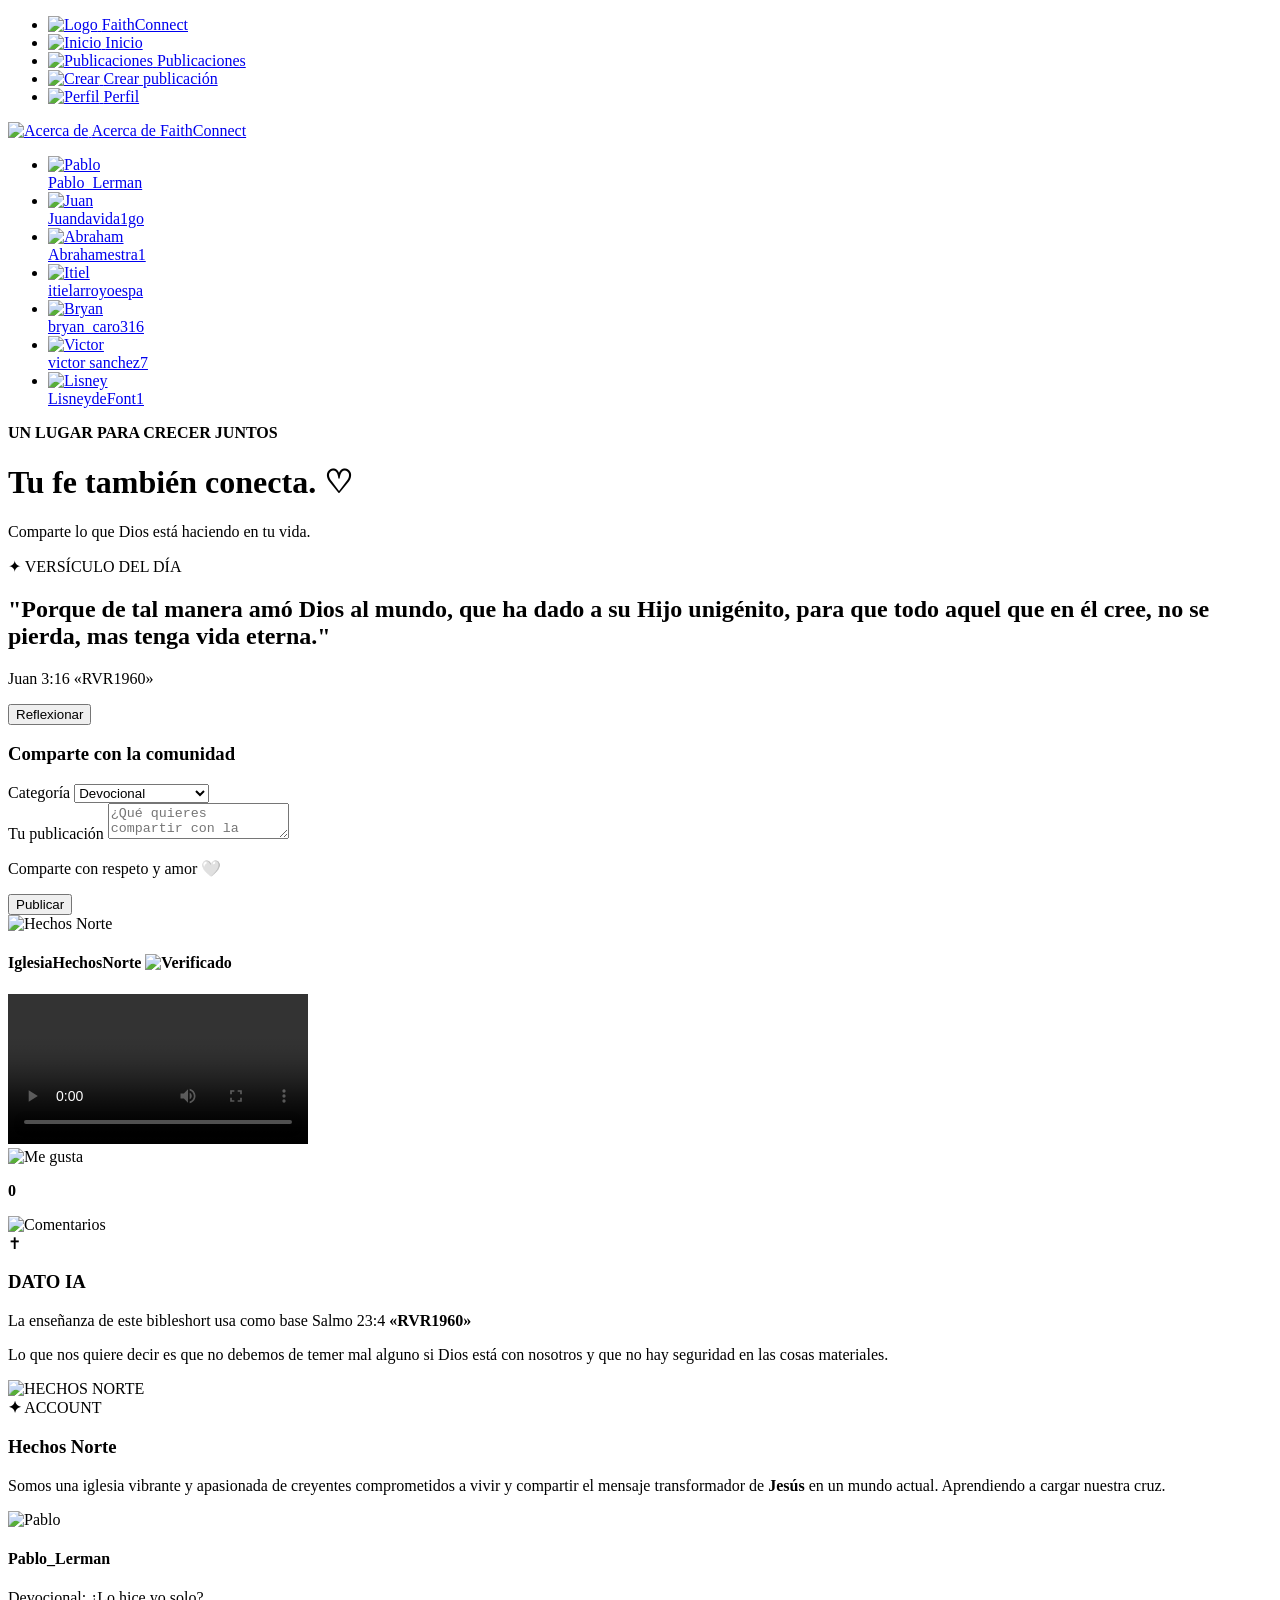
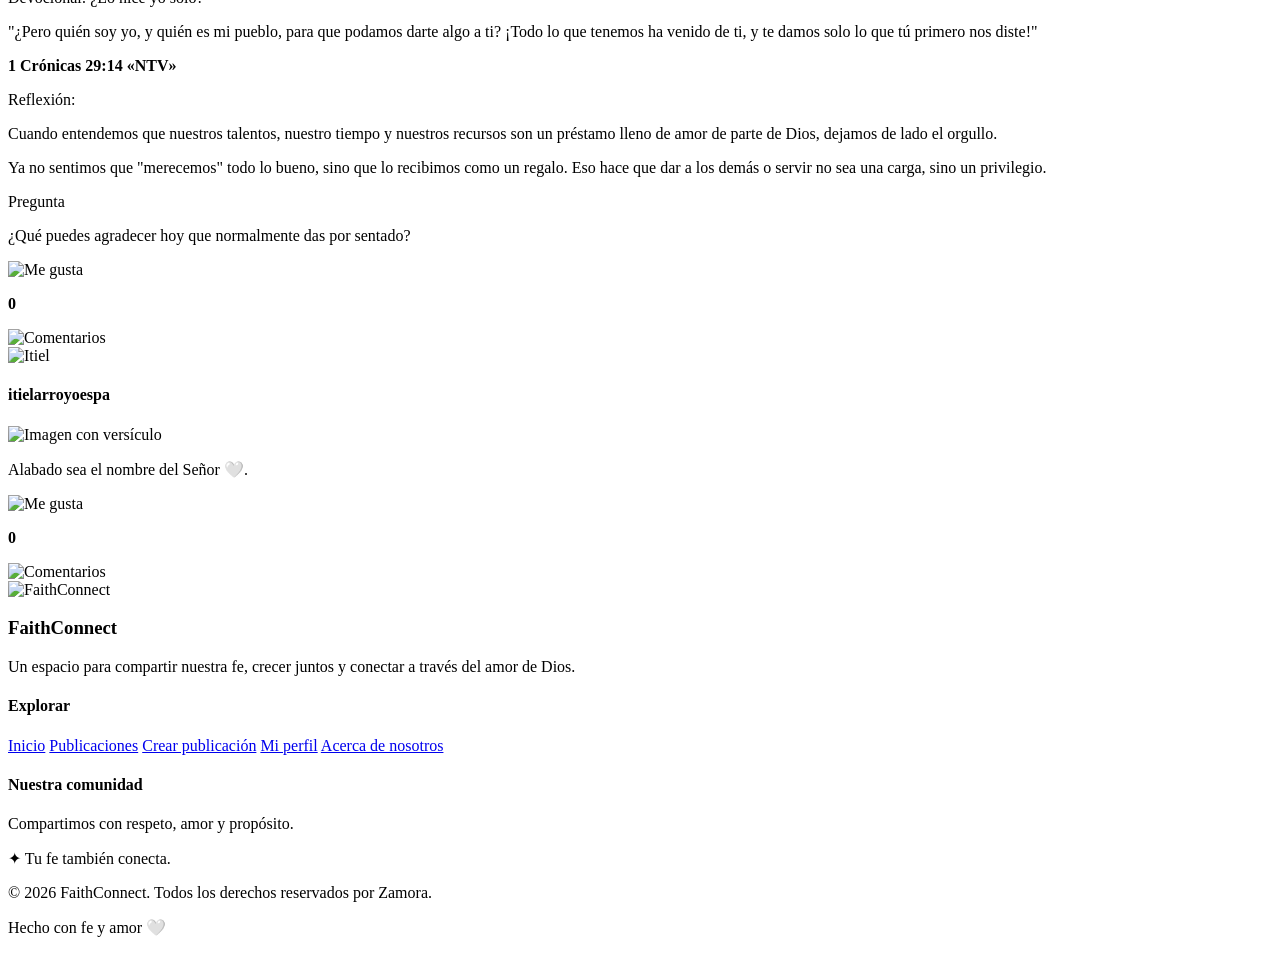
==== index.html @ b78d75ed "Añadimos el HTML de la página principal" ====
<!DOCTYPE html>
<html lang="es">
<head>
    <meta charset="UTF-8">
    <meta name="viewport" content="width=device-width, initial-scale=0">
    <title>FaithConnect</title>
    <link rel="stylesheet" href="activos/css/styles.css">
</head>
<body>

    <!-- MENU LATERAL -->

    <aside class="menu">
        <nav>
            <ul>
                <li class="logo">
                    <a href="#">
                        <img src="activos/img/logo.png" alt="Logo">
                        <span>FaithConnect</span>
                    </a>
                </li>

                <li>
                    <a href="#inicio">
                        <img src="activos/img/inicio.png" alt="Inicio">
                        <span>Inicio</span>
                    </a>
                </li>

                <li>
                    <a href="#publicaciones">
                        <img src="activos/img/publicaciones.png" alt="Publicaciones">
                        <span>Publicaciones</span>
                    </a>
                </li>

                <li>
                    <a href="páginas/crear.html">
                        <img src="activos/img/crear.png" alt="Crear">
                        <span>Crear publicación</span>
                    </a>
                </li>

                <li>
                    <a href="páginas/perfil.html">
                        <img src="activos/img/perfil.png" alt="Perfil">
                        <span>Perfil</span>
                    </a>
                </li>
            </ul>

            <div class="menu-abajo">
                <a href="páginas/acerca.html">
                    <img src="activos/img/acerca-de.png" alt="Acerca de">
                    <span>Acerca de FaithConnect</span>
                </a>
            </div>
        </nav>
    </aside>


    <!-- CONTENIDO PRINCIPAL -->

    <div class="contenido">

        <!-- HISTORIAS -->

        <section class="historias">
            <ul>

                <li>
                    <a href="#avatar1">
                        <div class="circulo">
                            <img src="activos/img/avatar1.png" alt="Pablo">
                        </div>
                        <span>Pablo_Lerman</span>
                    </a>
                </li>

                <li>
                    <a href="#avatar2">
                        <div class="circulo">
                            <img src="activos/img/avatar2.png" alt="Juan">
                        </div>
                        <span>Juandavida1go</span>
                    </a>
                </li>

                <li>
                    <a href="#avatar3">
                        <div class="circulo">
                            <img src="activos/img/avatar3.png" alt="Abraham">
                        </div>
                        <span>Abrahamestra1</span>
                    </a>
                </li>

                <li>
                    <a href="#avatar4">
                        <div class="circulo">
                            <img src="activos/img/avatar4.png" alt="Itiel">
                        </div>
                        <span>itielarroyoespa</span>
                    </a>
                </li>

                <li>
                    <a href="#avatar5">
                        <div class="circulo">
                            <img src="activos/img/avatar5.png" alt="Bryan">
                        </div>
                        <span>bryan_caro316</span>
                    </a>
                </li>

                <li>
                    <a href="#avatar6">
                        <div class="circulo">
                            <img src="activos/img/avatar6.png" alt="Victor">
                        </div>
                        <span>victor sanchez7</span>
                    </a>
                </li>

                <li>
                    <a href="#avatar7">
                        <div class="circulo">
                            <img src="activos/img/avatar7.png" alt="Lisney">
                        </div>
                        <span>LisneydeFont1</span>
                    </a>
                </li>

            </ul>
        </section>


        <!-- INICIO -->

        <main id="inicio">
            <p class="subtitulo">
                <strong>UN LUGAR PARA CRECER JUNTOS</strong>
            </p>

            <h1>Tu fe también conecta. ♡</h1>

            <p class="descripcion">
                Comparte lo que Dios está haciendo en tu vida.
            </p>
        </main>


        <!-- VERSICULO -->

        <section class="versiculo">
            <p>✦ VERSÍCULO DEL DÍA</p>

            <h2>
                "Porque de tal manera amó Dios al mundo,
                que ha dado a su Hijo unigénito, para que
                todo aquel que en él cree, no se pierda,
                mas tenga vida eterna."
            </h2>

            <p class="cita">Juan 3:16 «RVR1960»</p>

            <button class="reflexionar">Reflexionar</button>
        </section>


        <!-- CREAR PUBLICACION -->

        <section class="comunidad" id="crear">

            <h3>Comparte con la comunidad</h3>

            <form>

                <div class="campos">

                    <div class="categoria">
                        <label for="categoria">Categoría</label>

                        <select name="categoria" id="categoria" required>
                            <option value="devocional">Devocional</option>
                            <option value="opinion">Opinión</option>
                            <option value="duda">Duda</option>
                            <option value="inspirador">Mensaje inspirador</option>
                        </select>
                    </div>

                    <div class="mensaje">
                        <label for="mensaje">Tu publicación</label>

                        <textarea
                            id="mensaje"
                            name="publicacion"
                            placeholder="¿Qué quieres compartir con la comunidad?"
                            required
                        ></textarea>
                    </div>

                </div>

                <div class="publicar">
                    <p>Comparte con respeto y amor 🤍</p>
                    <button type="submit">Publicar</button>
                </div>

            </form>
        </section>


        <!-- PUBLICACIONES -->

        <section id="publicaciones" class="publicaciones">

            <!-- PUBLICACION 1 -->

            <div class="fila-post">

                <article class="post">

                    <div class="usuario">
                        <img
                            src="activos/img/Hechos-norte.png"
                            class="foto-usuario"
                            alt="Hechos Norte"
                        >

                        <h4>
                            IglesiaHechosNorte
                            <img
                                src="activos/img/Verificación.png"
                                class="verificado"
                                alt="Verificado"
                            >
                        </h4>
                    </div>

                    <video class="video" controls>
                        <source
                            src="activos/videos/Short1.mp4"
                            type="video/mp4"
                        >
                    </video>

                    <div class="acciones">
                        <img src="activos/img/Corazón.png" alt="Me gusta">
                        <p><strong>0</strong></p>
                        <img src="activos/img/comentarios.png" alt="Comentarios">
                    </div>

                </article>


                <!-- INFORMACION DERECHA -->

                <div class="info">

                    <div class="info-ia">
                        <div class="cruz">✝</div>

                        <h3>DATO IA</h3>

                        <p>
                            La enseñanza de este bibleshort usa
                            como base Salmo 23:4
                            <strong>«RVR1960»</strong>
                        </p>

                        <p>
                            Lo que nos quiere decir es que no
                            debemos de temer mal alguno si Dios
                            está con nosotros y que no hay
                            seguridad en las cosas materiales.
                        </p>
                    </div>

                    <div class="info-logo">
                        <img
                            src="activos/img/Hechos-norte-row.png"
                            alt="HECHOS NORTE"
                        >
                    </div>

                    <div class="info-cuenta">

                        <div class="estrella">
                            <strong>✦</strong>
                            <span>ACCOUNT</span>
                        </div>

                        <h3>Hechos Norte</h3>

                        <p>
                            Somos una iglesia vibrante y apasionada
                            de creyentes comprometidos a vivir y
                            compartir el mensaje transformador de
                            <strong>Jesús</strong> en un mundo actual.
                            Aprendiendo a cargar nuestra cruz.
                        </p>

                    </div>

                </div>

            </div>


            <!-- PUBLICACION 2 -->

            <div class="fila-post">

                <article class="post post-texto">

                    <div class="usuario">
                        <img
                            src="activos/img/avatar1.jpg"
                            class="foto-usuario"
                            alt="Pablo"
                        >

                        <h4>Pablo_Lerman</h4>
                    </div>

                    <span class="etiqueta">
                        Devocional: ¿Lo hice yo solo?
                    </span>

                    <div class="texto">
                        <p>
                            "¿Pero quién soy yo, y quién es mi pueblo,
                            para que podamos darte algo a ti?
                            ¡Todo lo que tenemos ha venido de ti,
                            y te damos solo lo que tú primero nos diste!"
                        </p>

                        <p>
                            <strong>1 Crónicas 29:14 «NTV»</strong>
                        </p>
                    </div>

                    <span class="etiqueta">Reflexión:</span>

                    <div class="texto">
                        <p>
                            Cuando entendemos que nuestros talentos,
                            nuestro tiempo y nuestros recursos son
                            un préstamo lleno de amor de parte de Dios,
                            dejamos de lado el orgullo.
                        </p>

                        <p>
                            Ya no sentimos que "merecemos" todo lo bueno,
                            sino que lo recibimos como un regalo.
                            Eso hace que dar a los demás o servir
                            no sea una carga, sino un privilegio.
                        </p>
                    </div>

                    <span class="etiqueta">Pregunta</span>

                    <div class="texto">
                        <p>
                            ¿Qué puedes agradecer hoy que
                            normalmente das por sentado?
                        </p>
                    </div>

                    <div class="acciones">
                        <img src="activos/img/Corazón.png" alt="Me gusta">
                        <p><strong>0</strong></p>
                        <img src="activos/img/comentarios.png" alt="Comentarios">
                    </div>

                </article>

            </div>


            <!-- PUBLICACION 3 -->

            <div class="fila-post">

                <article class="post">

                    <div class="usuario">
                        <img
                            src="activos/img/avatar4.jpg"
                            class="foto-usuario"
                            alt="Itiel"
                        >

                        <h4>itielarroyoespa</h4>
                    </div>

                    <img
                        src="activos/img/versiculo.jpeg"
                        class="imagen-post"
                        alt="Imagen con versículo"
                    >

                    <p class="comentario">
                        Alabado sea el nombre del Señor 🤍.
                    </p>

                    <div class="acciones">
                        <img src="activos/img/Corazón.png" alt="Me gusta">
                        <p><strong>0</strong></p>
                        <img src="activos/img/comentarios.png" alt="Comentarios">
                    </div>

                </article>

            </div>

        </section>

    </div>

    <!-- FOOTER -->

    <footer class="footer">

        <div class="footer-contenido">

            <div class="footer-info">
                <div class="footer-logo">
                    <img src="activos/img/logo.png" alt="FaithConnect">
                    <h3>FaithConnect</h3>
                </div>

                <p>
                    Un espacio para compartir nuestra fe,
                    crecer juntos y conectar a través
                    del amor de Dios.
                </p>
            </div>

            <div class="footer-enlaces">
                <h4>Explorar</h4>

                <a href="index.html">Inicio</a>
                <a href="index.html#publicaciones">Publicaciones</a>
                <a href="páginas/crear.html">Crear publicación</a>
                <a href="páginas/perfil.html">Mi perfil</a>
                <a href="páginas/acerca.html">Acerca de nosotros</a>

            </div>

            <div class="footer-comunidad">
                <h4>Nuestra comunidad</h4>

                <p>
                    Compartimos con respeto, amor
                    y propósito.
                </p>

                <span>✦ Tu fe también conecta.</span>
            </div>

        </div>

        <div class="footer-abajo">
            <p>© 2026 FaithConnect. Todos los derechos reservados por Zamora.</p>
            <p>Hecho con fe y amor 🤍</p>
        </div>

    </footer>

</body>
</html>
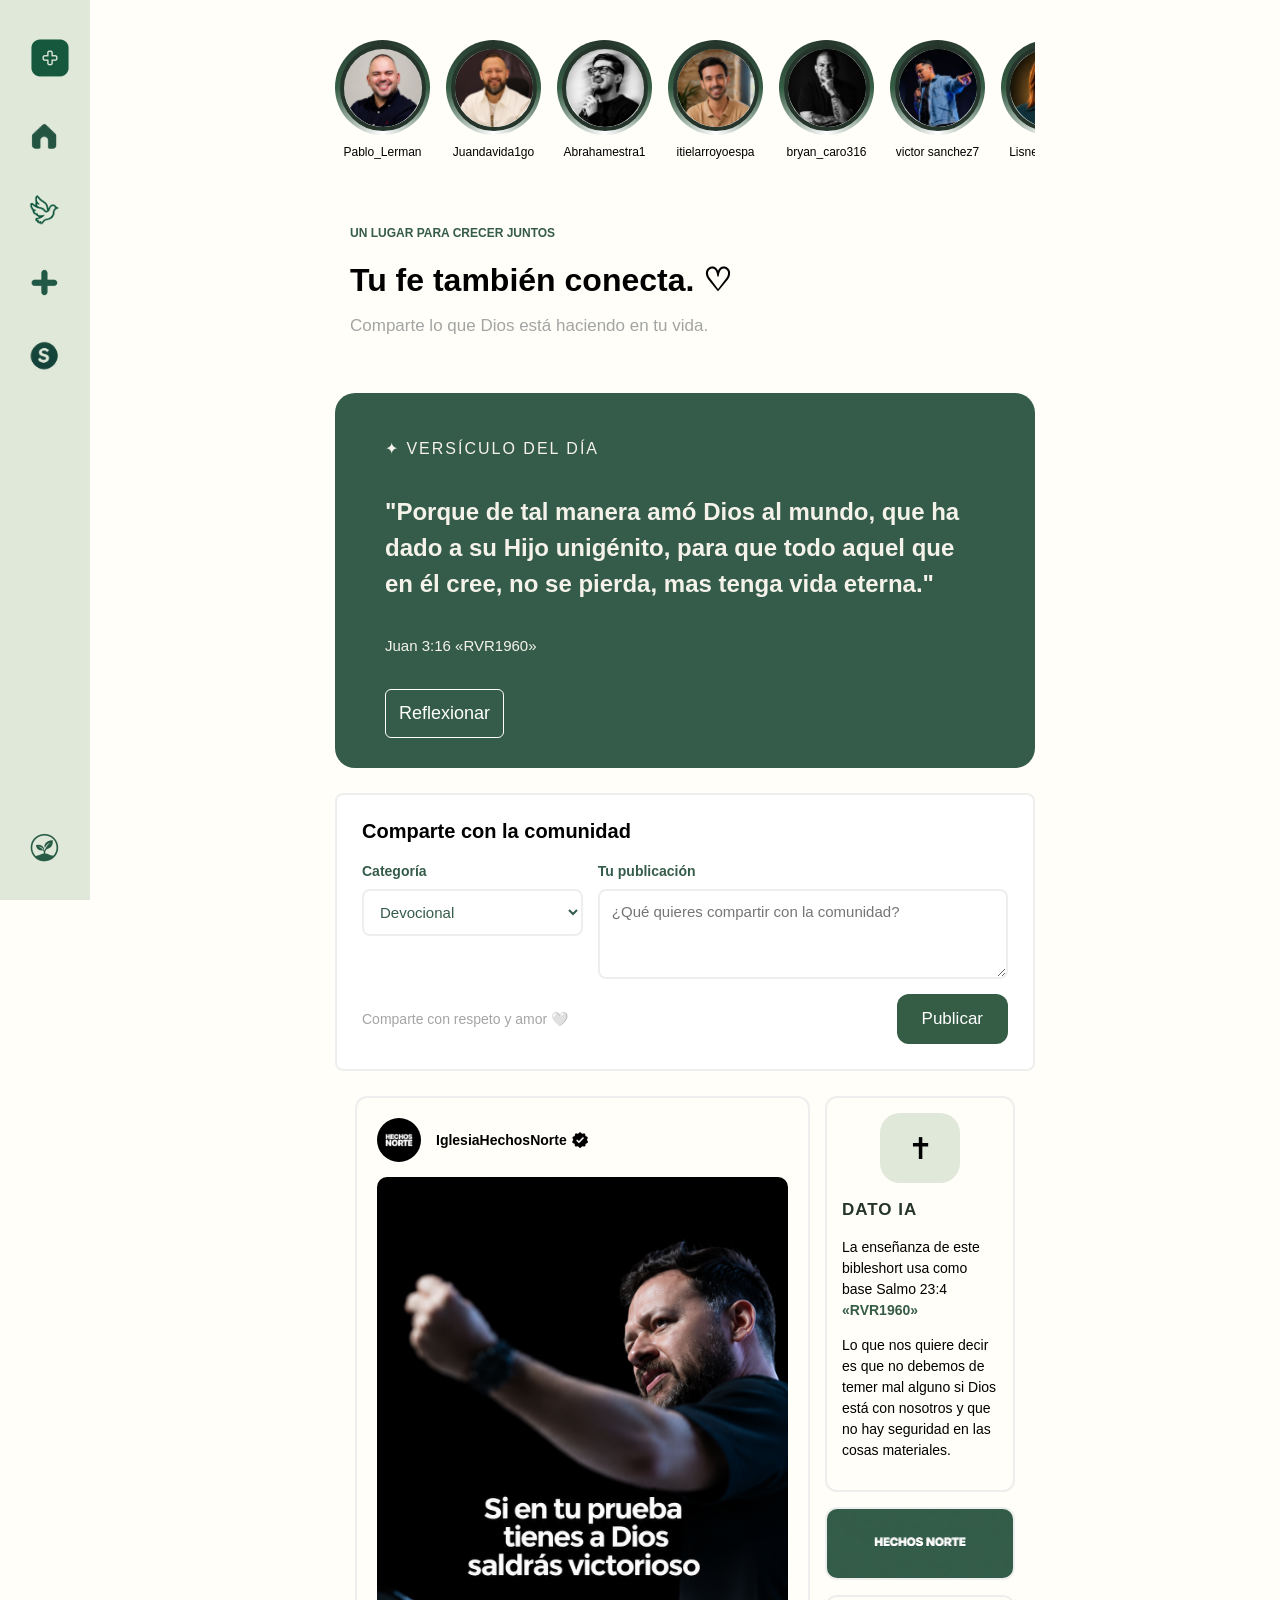
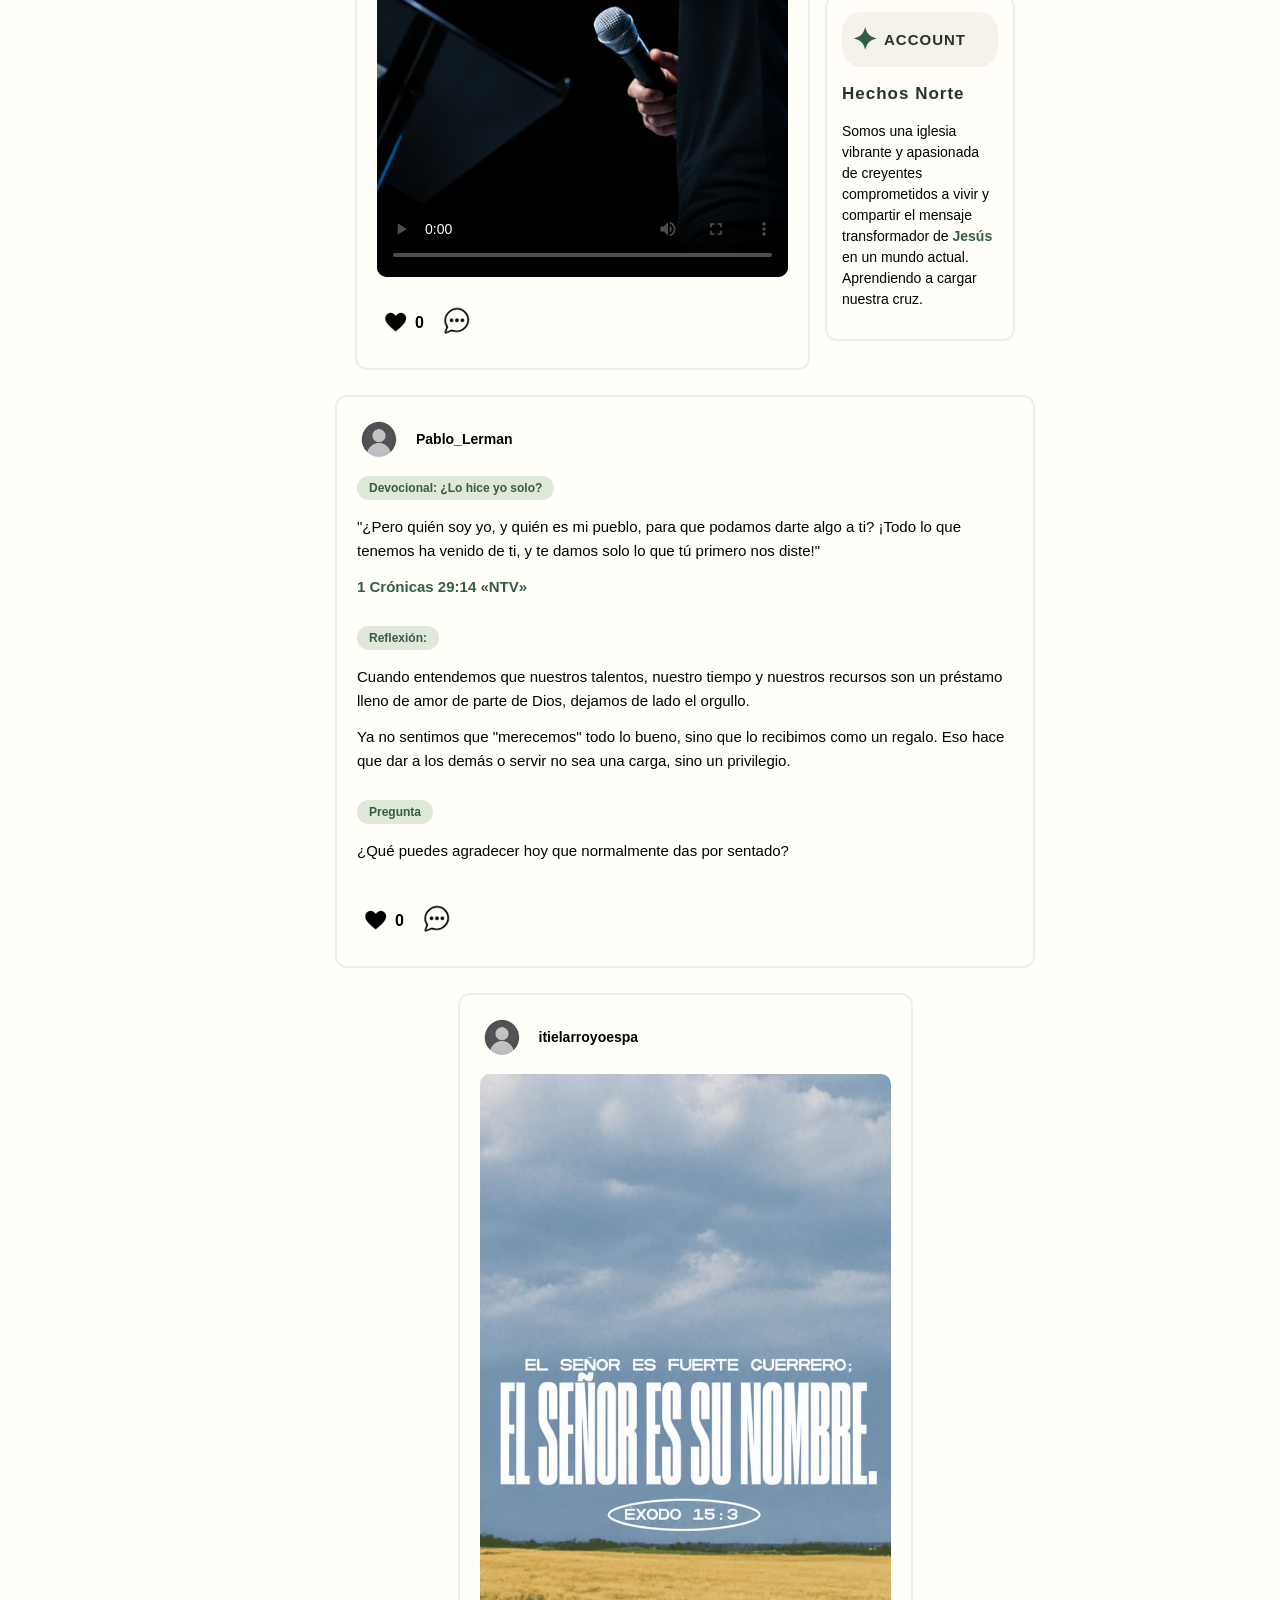
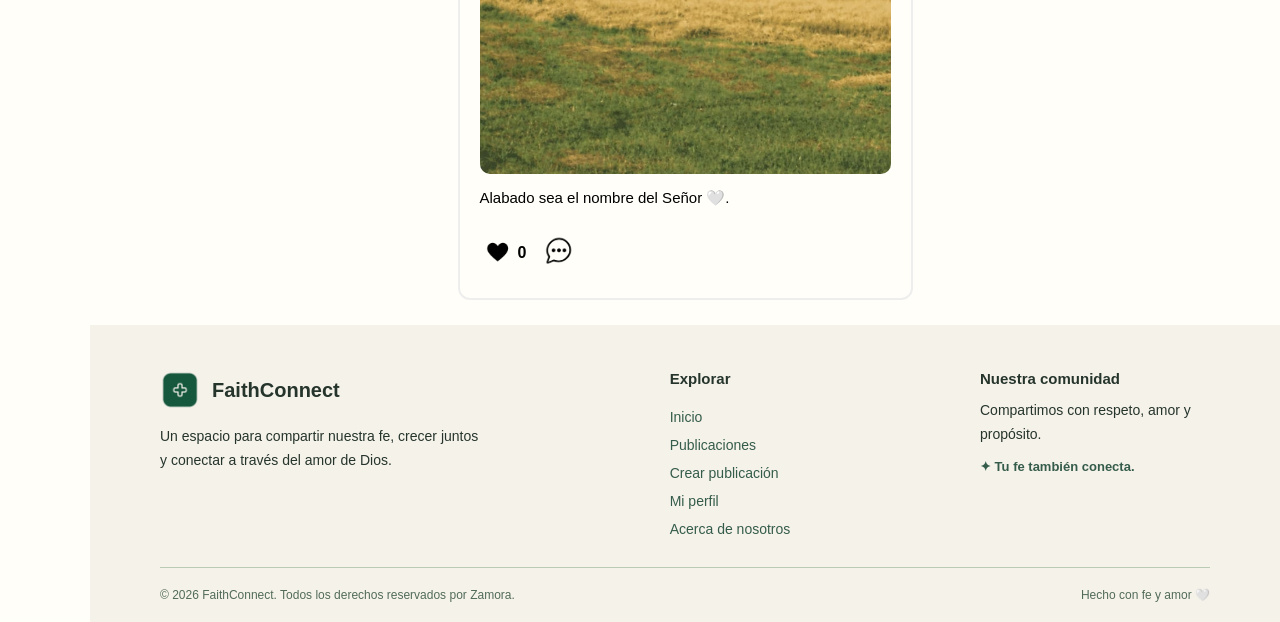
==== commit 96fd9196: "Añadimos un poster a la pirmera publicación publicació, además, de una imagen para los usuarios norm" ====
--- a/index.html
+++ b/index.html
@@ -239,7 +239,7 @@
                         </h4>
                     </div>
 
-                    <video class="video" controls>
+                    <video class="video" controls poster="activos/img/short-img.png">
                         <source
                             src="activos/videos/Short1.mp4"
                             type="video/mp4"
@@ -317,7 +317,7 @@
 
                     <div class="usuario">
                         <img
-                            src="activos/img/avatar1.jpg"
+                            src="activos/img/user-anonymous.png"
                             class="foto-usuario"
                             alt="Pablo"
                         >
@@ -388,7 +388,7 @@
 
                     <div class="usuario">
                         <img
-                            src="activos/img/avatar4.jpg"
+                            src="activos/img/user-anonymous.png"
                             class="foto-usuario"
                             alt="Itiel"
                         >
--- a/activos/css/styles.css
+++ b/activos/css/styles.css
@@ -0,0 +1,670 @@
+* {
+    box-sizing: border-box;
+}
+
+body {
+    margin: 0;
+    background-color: #fffef8;
+    font-family: sans-serif;
+    color: black;
+}
+
+button {
+    cursor: pointer;
+}
+
+
+/* MENU LATERAL */
+
+.menu {
+    position: fixed;
+    top: 0;
+    left: 0;
+    width: 90px;
+    height: 100vh;
+    background-color: #DFE8D9;
+    padding: 24px 16px;
+    overflow: hidden;
+    transition: width 0.3s;
+    z-index: 10;
+}
+
+.menu:hover {
+    width: 257px;
+}
+
+.menu nav {
+    display: flex;
+    flex-direction: column;
+    justify-content: space-between;
+    height: 100%;
+}
+
+.menu ul {
+    display: flex;
+    flex-direction: column;
+    gap: 16px;
+    list-style: none;
+    padding: 0;
+    margin: 0;
+}
+
+.menu a {
+    display: flex;
+    align-items: center;
+    gap: 16px;
+    padding: 12px;
+    text-decoration: none;
+    color: black;
+    white-space: nowrap;
+    border-radius: 8px;
+}
+
+.menu a:hover {
+    background-color: #ccd9c7;
+}
+
+.menu img {
+    width: 33px;
+    height: 33px;
+    object-fit: contain;
+    flex-shrink: 0;
+}
+
+.menu .logo img {
+    width: 44px;
+    height: 44px;
+}
+
+.menu span {
+    opacity: 0;
+    transition: opacity 0.3s;
+}
+
+.menu:hover span {
+    opacity: 1;
+}
+
+.menu-abajo {
+    font-size: 14px;
+}
+
+
+/* CONTENIDO */
+
+.contenido {
+    display: flex;
+    flex-direction: column;
+    align-items: center;
+    gap: 25px;
+    margin-left: 90px;
+    padding: 25px;
+    min-width: 0;
+}
+
+
+/* HISTORIAS */
+
+.historias {
+    width: 100%;
+    max-width: 700px;
+}
+
+.historias ul {
+    display: flex;
+    gap: 16px;
+    list-style: none;
+    padding: 15px 0;
+    margin: 0;
+    overflow-x: auto;
+    scrollbar-width: none;
+}
+
+.historias ul::-webkit-scrollbar {
+    display: none;
+}
+
+.historias li {
+    flex-shrink: 0;
+    width: 95px;
+}
+
+.historias a {
+    display: flex;
+    flex-direction: column;
+    align-items: center;
+    gap: 10px;
+    text-decoration: none;
+    color: black;
+}
+
+.circulo {
+    display: flex;
+    justify-content: center;
+    align-items: center;
+    width: 95px;
+    height: 95px;
+    border-radius: 50%;
+    background: conic-gradient(
+        #26352C,
+        #355C44,
+        #FFFFFF,
+        #355C44,
+        #26352C
+    );
+}
+
+.circulo img {
+    width: 86px;
+    height: 86px;
+    border-radius: 50%;
+    object-fit: cover;
+    border: 4px solid #26352C;
+}
+
+.historias span {
+    width: 95px;
+    font-size: 12px;
+    text-align: center;
+    overflow: hidden;
+    text-overflow: ellipsis;
+    white-space: nowrap;
+}
+
+
+/* INICIO */
+
+main {
+    width: 100%;
+    max-width: 700px;
+    padding: 15px;
+}
+
+.subtitulo {
+    font-size: 12px;
+    color: #355C4A;
+}
+
+main h1 {
+    margin-bottom: 10px;
+}
+
+.descripcion {
+    font-size: 17px;
+    color: #a3a5a4;
+}
+
+
+/* VERSICULO */
+
+.versiculo {
+    display: flex;
+    flex-direction: column;
+    align-items: flex-start;
+    width: 100%;
+    max-width: 700px;
+    background-color: #355C4A;
+    color: #F5F2EA;
+    padding: 30px 50px;
+    border-radius: 20px;
+}
+
+.versiculo > p:first-child {
+    letter-spacing: 2px;
+}
+
+.versiculo h2 {
+    line-height: 1.5;
+}
+
+.cita {
+    font-size: 15px;
+    margin-bottom: 35px;
+}
+
+.reflexionar {
+    padding: 13px;
+    border: 1px solid white;
+    border-radius: 6px;
+    background-color: #355C4A;
+    color: white;
+    font-size: 18px;
+}
+
+
+/* CREAR PUBLICACION */
+
+.comunidad {
+    width: 100%;
+    max-width: 700px;
+    padding: 25px;
+    background-color: white;
+    border: 2px solid #eeeeee;
+    border-radius: 8px;
+}
+
+.comunidad h3 {
+    margin-top: 0;
+    font-size: 20px;
+}
+
+.campos {
+    display: flex;
+    gap: 15px;
+    width: 100%;
+}
+
+.categoria {
+    display: flex;
+    flex-direction: column;
+    gap: 10px;
+    width: 35%;
+}
+
+.mensaje {
+    display: flex;
+    flex-direction: column;
+    gap: 10px;
+    width: 65%;
+}
+
+.campos label {
+    color: #355C4A;
+    font-size: 14px;
+    font-weight: bold;
+}
+
+.categoria select {
+    width: 100%;
+    padding: 12px;
+    border: 2px solid #eeeeee;
+    border-radius: 8px;
+    background-color: white;
+    color: #355C4A;
+    font-size: 15px;
+}
+
+.mensaje textarea {
+    width: 100%;
+    height: 90px;
+    padding: 12px;
+    border: 2px solid #eeeeee;
+    border-radius: 8px;
+    font-family: sans-serif;
+    font-size: 15px;
+    resize: vertical;
+}
+
+.categoria select:focus,
+.mensaje textarea:focus {
+    outline: none;
+    border-color: #355C4A;
+}
+
+.publicar {
+    display: flex;
+    justify-content: space-between;
+    align-items: center;
+    gap: 15px;
+    margin-top: 15px;
+}
+
+.publicar p {
+    color: #a3a5a4;
+    font-size: 14px;
+}
+
+.publicar button {
+    padding: 15px 25px;
+    border: none;
+    border-radius: 12px;
+    background-color: #355C44;
+    color: white;
+    font-size: 17px;
+}
+
+
+/* PUBLICACIONES */
+
+.publicaciones {
+    display: flex;
+    flex-direction: column;
+    gap: 25px;
+    width: 100%;
+    max-width: 700px;
+}
+
+.fila-post {
+    display: flex;
+    align-items: flex-start;
+    justify-content: center;
+    gap: 15px;
+    width: 100%;
+}
+
+.post {
+    display: flex;
+    flex-direction: column;
+    gap: 15px;
+    width: 100%;
+    max-width: 455px;
+    min-width: 0;
+    padding: 20px;
+    border: 2px solid #eeeeee;
+    border-radius: 12px;
+    background-color: #fffef8;
+}
+
+
+/* USUARIO */
+
+.usuario {
+    display: flex;
+    align-items: center;
+    gap: 15px;
+}
+
+.foto-usuario {
+    width: 44px;
+    height: 44px;
+    border-radius: 50%;
+    object-fit: cover;
+}
+
+.usuario h4 {
+    display: flex;
+    align-items: center;
+    gap: 5px;
+    font-size: 14px;
+    margin: 0;
+}
+
+.verificado {
+    width: 16px;
+    height: 16px;
+    object-fit: contain;
+}
+
+
+/* VIDEO E IMAGEN */
+
+.video,
+.imagen-post {
+    display: block;
+    width: 100%;
+    height: 700px;
+    object-fit: cover;
+    border-radius: 10px;
+}
+
+.acciones {
+    display: flex;
+    align-items: center;
+    gap: 15px;
+}
+
+.acciones p {
+    margin-top: 22px;
+    margin-left: -26px;
+    gap: 15px;
+}
+
+.acciones img {
+    width: 36px;
+    height: 36px;
+    object-fit: contain;
+    cursor: pointer;
+}
+
+.acciones img:first-child {
+    width: 49px;
+}
+
+
+/* INFORMACION DERECHA */
+
+.info {
+    display: flex;
+    flex-direction: column;
+    gap: 15px;
+    width: 190px;
+    flex-shrink: 0;
+}
+
+.info-ia,
+.info-cuenta,
+.info-logo {
+    border: 2px solid #eeeeee;
+    border-radius: 12px;
+    background-color: #fffef8;
+}
+
+.info-ia,
+.info-cuenta {
+    padding: 15px;
+}
+
+.info h3 {
+    color: #26352C;
+    font-size: 17px;
+    letter-spacing: 1px;
+}
+
+.info p {
+    font-size: 14px;
+    line-height: 1.5;
+}
+
+.info strong {
+    color: #355C44;
+}
+
+.cruz {
+    display: flex;
+    align-items: center;
+    justify-content: center;
+    width: 80px;
+    height: 70px;
+    margin: 0 auto;
+    background-color: #DFE8D9;
+    border-radius: 20px;
+    font-size: 30px;
+}
+
+.info-logo {
+    overflow: hidden;
+}
+
+.info-logo img {
+    display: block;
+    width: 100%;
+    height: auto;
+}
+
+.estrella {
+    display: flex;
+    align-items: center;
+    gap: 7px;
+    padding: 10px;
+    background-color: #F5F2EA;
+    border-radius: 20px;
+    color: #26352C;
+}
+
+.estrella strong {
+    font-size: 30px;
+}
+
+.estrella span {
+    font-size: 15px;
+    font-weight: bold;
+    letter-spacing: 1px;
+}
+
+
+/* PUBLICACION DE TEXTO */
+
+.post-texto {
+    max-width: 700px;
+}
+
+.etiqueta {
+    align-self: flex-start;
+    padding: 5px 12px;
+    background-color: #DFE8D9;
+    color: #355C44;
+    border-radius: 20px;
+    font-size: 12px;
+    font-weight: bold;
+}
+
+.texto {
+    font-size: 15px;
+    line-height: 1.6;
+}
+
+.texto p {
+    margin: 0 0 12px 0;
+}
+
+.texto strong {
+    color: #355C44;
+}
+
+
+/* COMENTARIO */
+
+.comentario {
+    font-size: 15px;
+    margin: 0;
+}
+
+/* FOOTER */
+
+.footer {
+    display: flex;
+    flex-direction: column;
+    gap: 30px;
+    margin-left: 90px;
+    padding: 45px 50px 20px 50px;
+    background-color: #F5F2EA;
+    color: #26352C;
+}
+
+
+/* CONTENIDO DEL FOOTER */
+
+.footer-contenido {
+    display: flex;
+    justify-content: space-between;
+    align-items: flex-start;
+    gap: 50px;
+    width: 100%;
+    max-width: 1050px;
+    margin: 0 auto;
+}
+
+
+/* INFORMACION */
+
+.footer-info {
+    display: flex;
+    flex-direction: column;
+    gap: 15px;
+    max-width: 320px;
+}
+
+.footer-logo {
+    display: flex;
+    align-items: center;
+    gap: 12px;
+}
+
+.footer-logo img {
+    width: 40px;
+    height: 40px;
+    object-fit: contain;
+}
+
+.footer-logo h3 {
+    margin: 0;
+    font-size: 20px;
+}
+
+.footer-info p {
+    margin: 0;
+    font-size: 14px;
+    line-height: 1.7;
+}
+
+
+/* ENLACES */
+
+.footer-enlaces {
+    display: flex;
+    flex-direction: column;
+    gap: 12px;
+}
+
+.footer-enlaces h4 {
+    margin: 0 0 10px 0;
+    font-size: 15px;
+}
+
+.footer-enlaces a {
+    color: #355C4A;
+    text-decoration: none;
+    font-size: 14px;
+}
+
+.footer-enlaces a:hover {
+    text-decoration: underline;
+}
+
+
+/* COMUNIDAD */
+
+.footer-comunidad {
+    display: flex;
+    flex-direction: column;
+    gap: 12px;
+    max-width: 230px;
+}
+
+.footer-comunidad h4 {
+    margin: 0;
+    font-size: 15px;
+}
+
+.footer-comunidad p {
+    margin: 0;
+    font-size: 14px;
+    line-height: 1.7;
+}
+
+.footer-comunidad span {
+    color: #355C4A;
+    font-size: 13px;
+    font-weight: bold;
+}
+
+
+/* PARTE INFERIOR */
+
+.footer-abajo {
+    display: flex;
+    justify-content: space-between;
+    align-items: center;
+    gap: 15px;
+    width: 100%;
+    max-width: 1050px;
+    margin: 0 auto;
+    padding-top: 20px;
+    border-top: 1px solid #b9cbb5;
+}
+
+.footer-abajo p {
+    margin: 0;
+    font-size: 12px;
+    color: #526b59;
+}
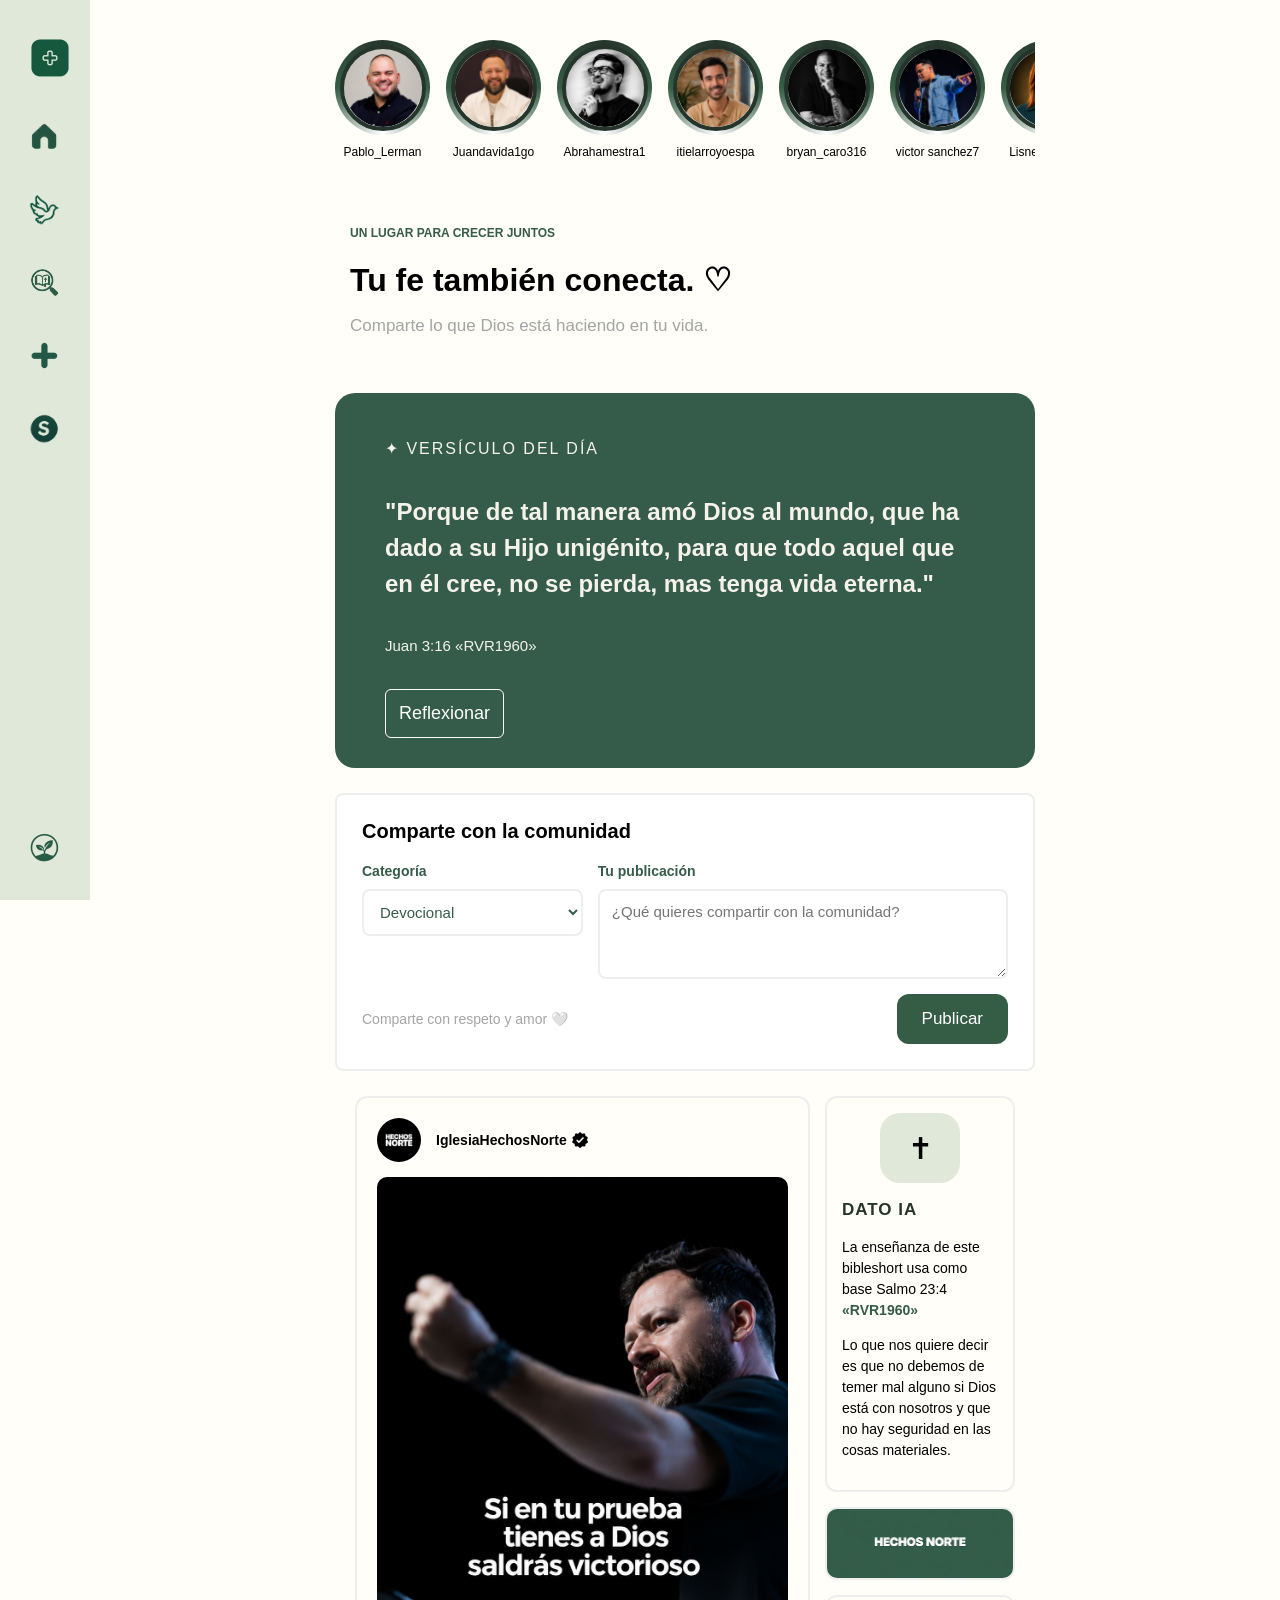
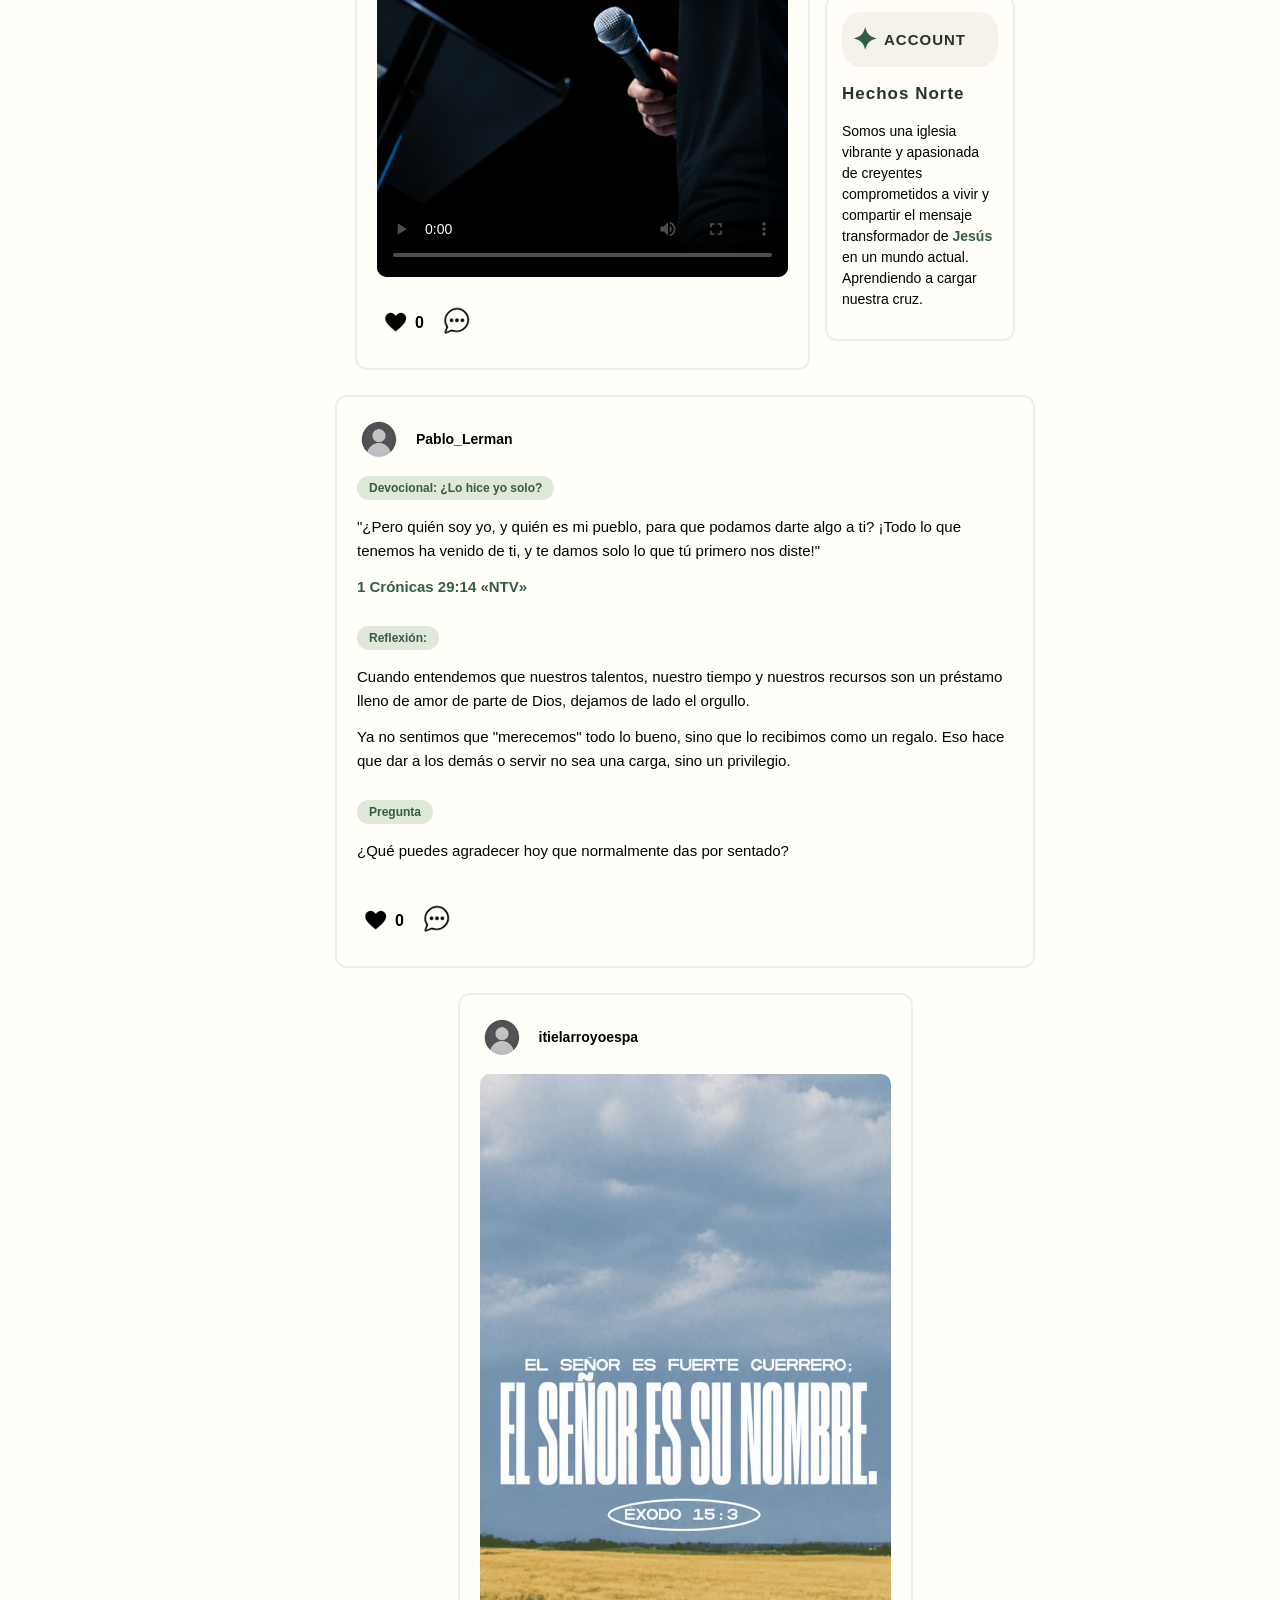
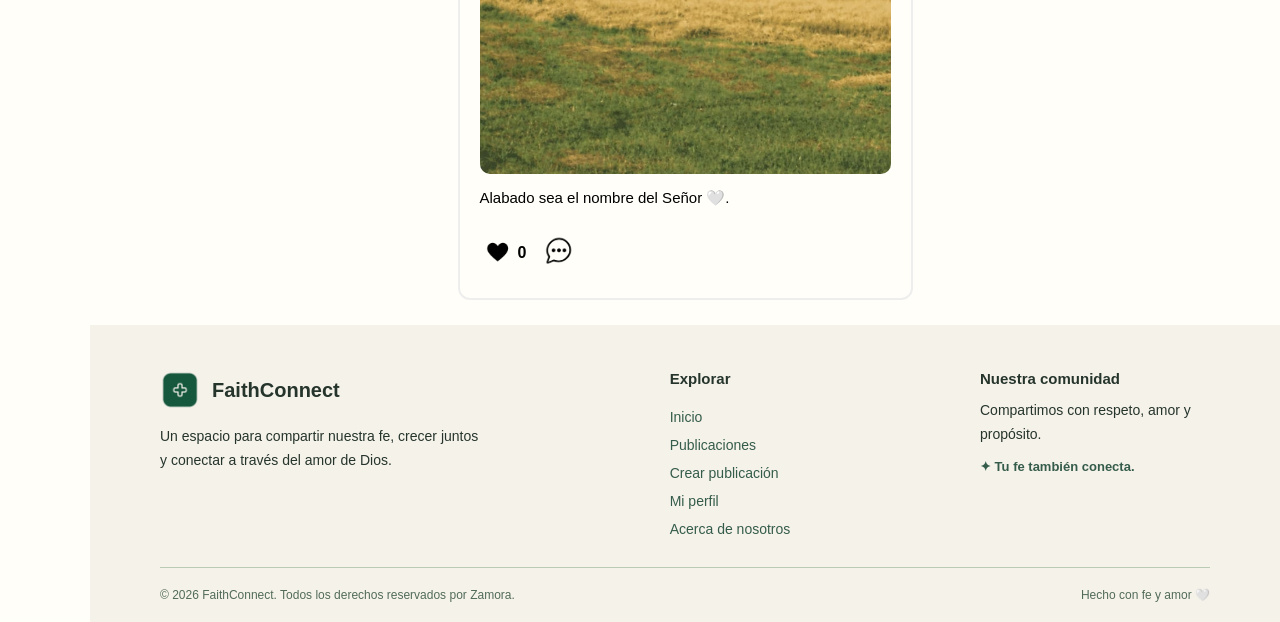
==== commit ba588e43: "Agregamos el nuevo elemento 'versículos del día' a el menú lateral y un nuevo destino para el boton " ====
--- a/index.html
+++ b/index.html
@@ -36,6 +36,13 @@
                 </li>
 
                 <li>
+                    <a href="páginas/versículos.html">
+                        <img src="activos/img/versículo-día.png" alt="Publicaciones">
+                        <span>Versículo del día</span>
+                    </a>
+                </li>
+
+                <li>
                     <a href="páginas/crear.html">
                         <img src="activos/img/crear.png" alt="Crear">
                         <span>Crear publicación</span>
@@ -165,7 +172,7 @@
 
             <p class="cita">Juan 3:16 «RVR1960»</p>
 
-            <button class="reflexionar">Reflexionar</button>
+            <button class="reflexionar"><a href="páginas/versículos.html">Reflexionar</a></button>
         </section>
 
 
--- a/activos/css/styles.css
+++ b/activos/css/styles.css
@@ -231,6 +231,15 @@
     font-size: 18px;
 }
 
+.reflexionar:hover {
+    background-color: #26352C;
+}
+
+.reflexionar a {
+    text-decoration: none;
+    color: white;
+}
+
 
 /* CREAR PUBLICACION */
 
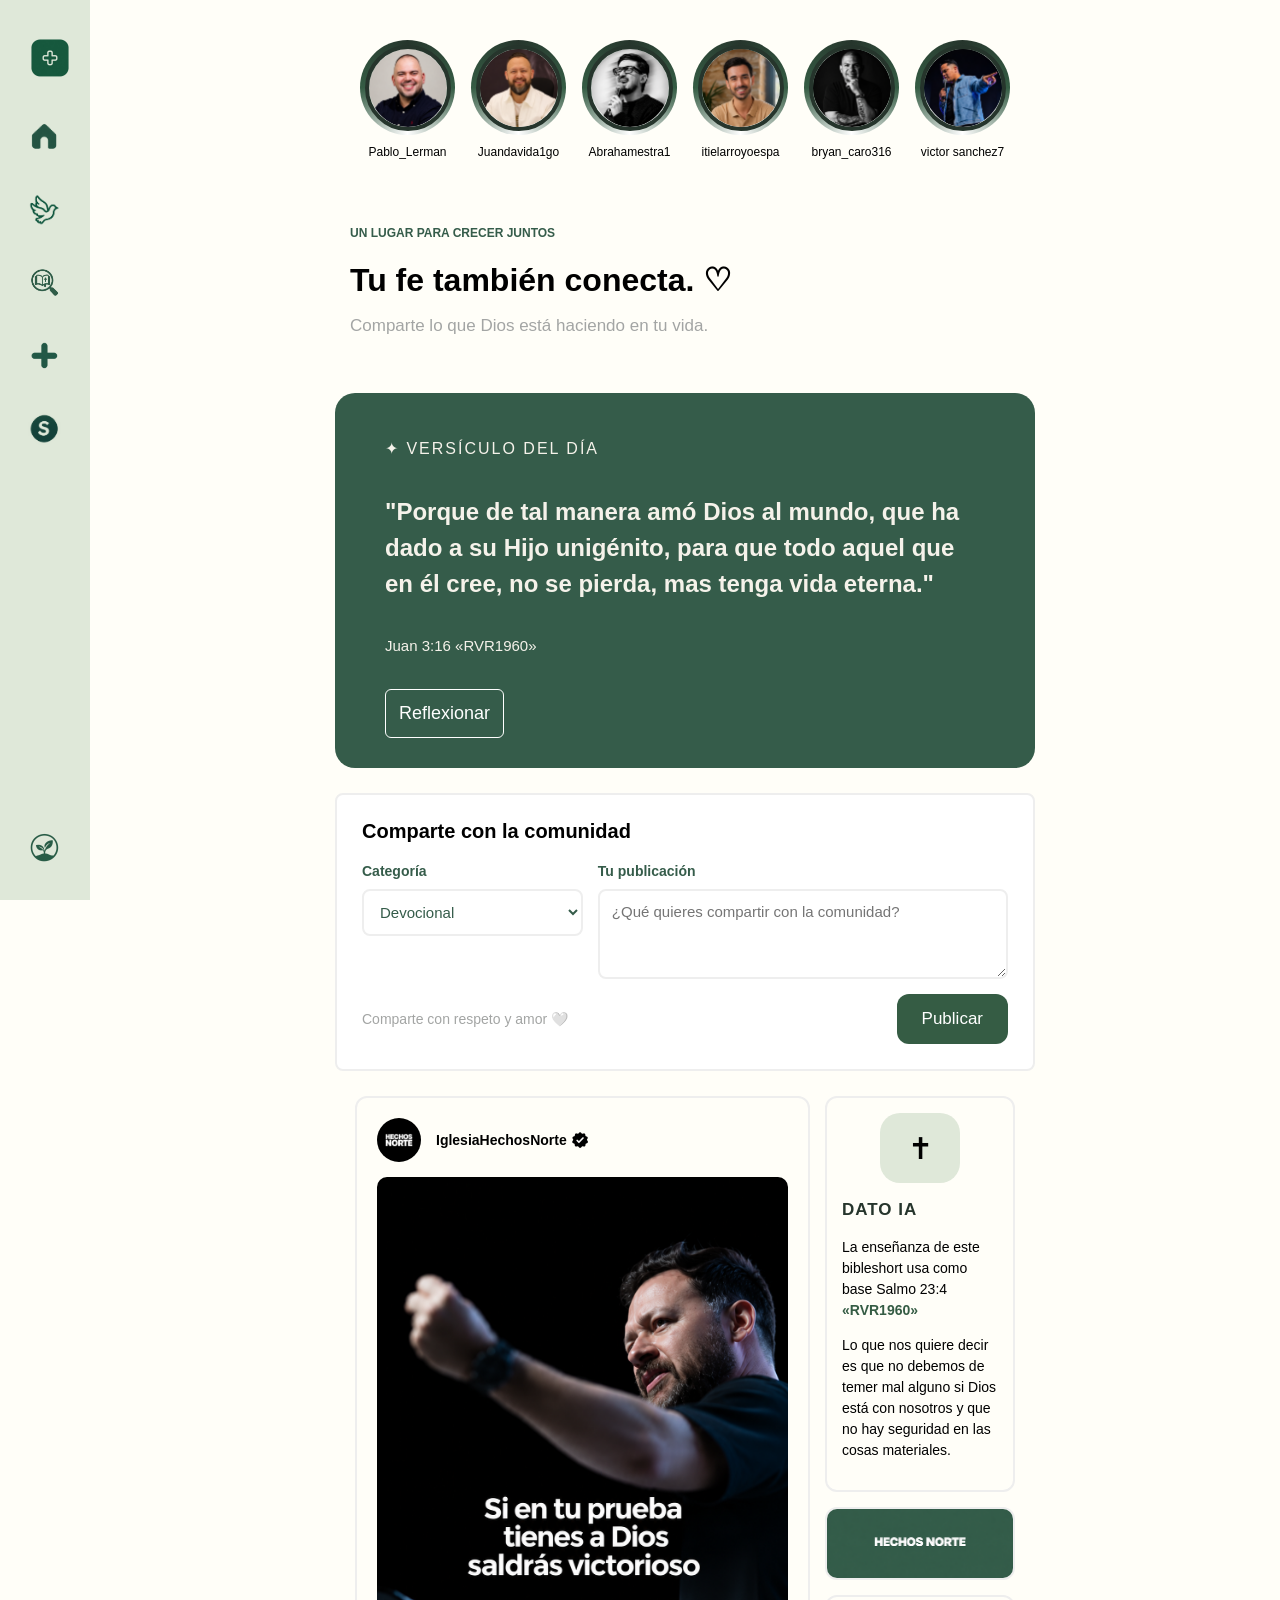
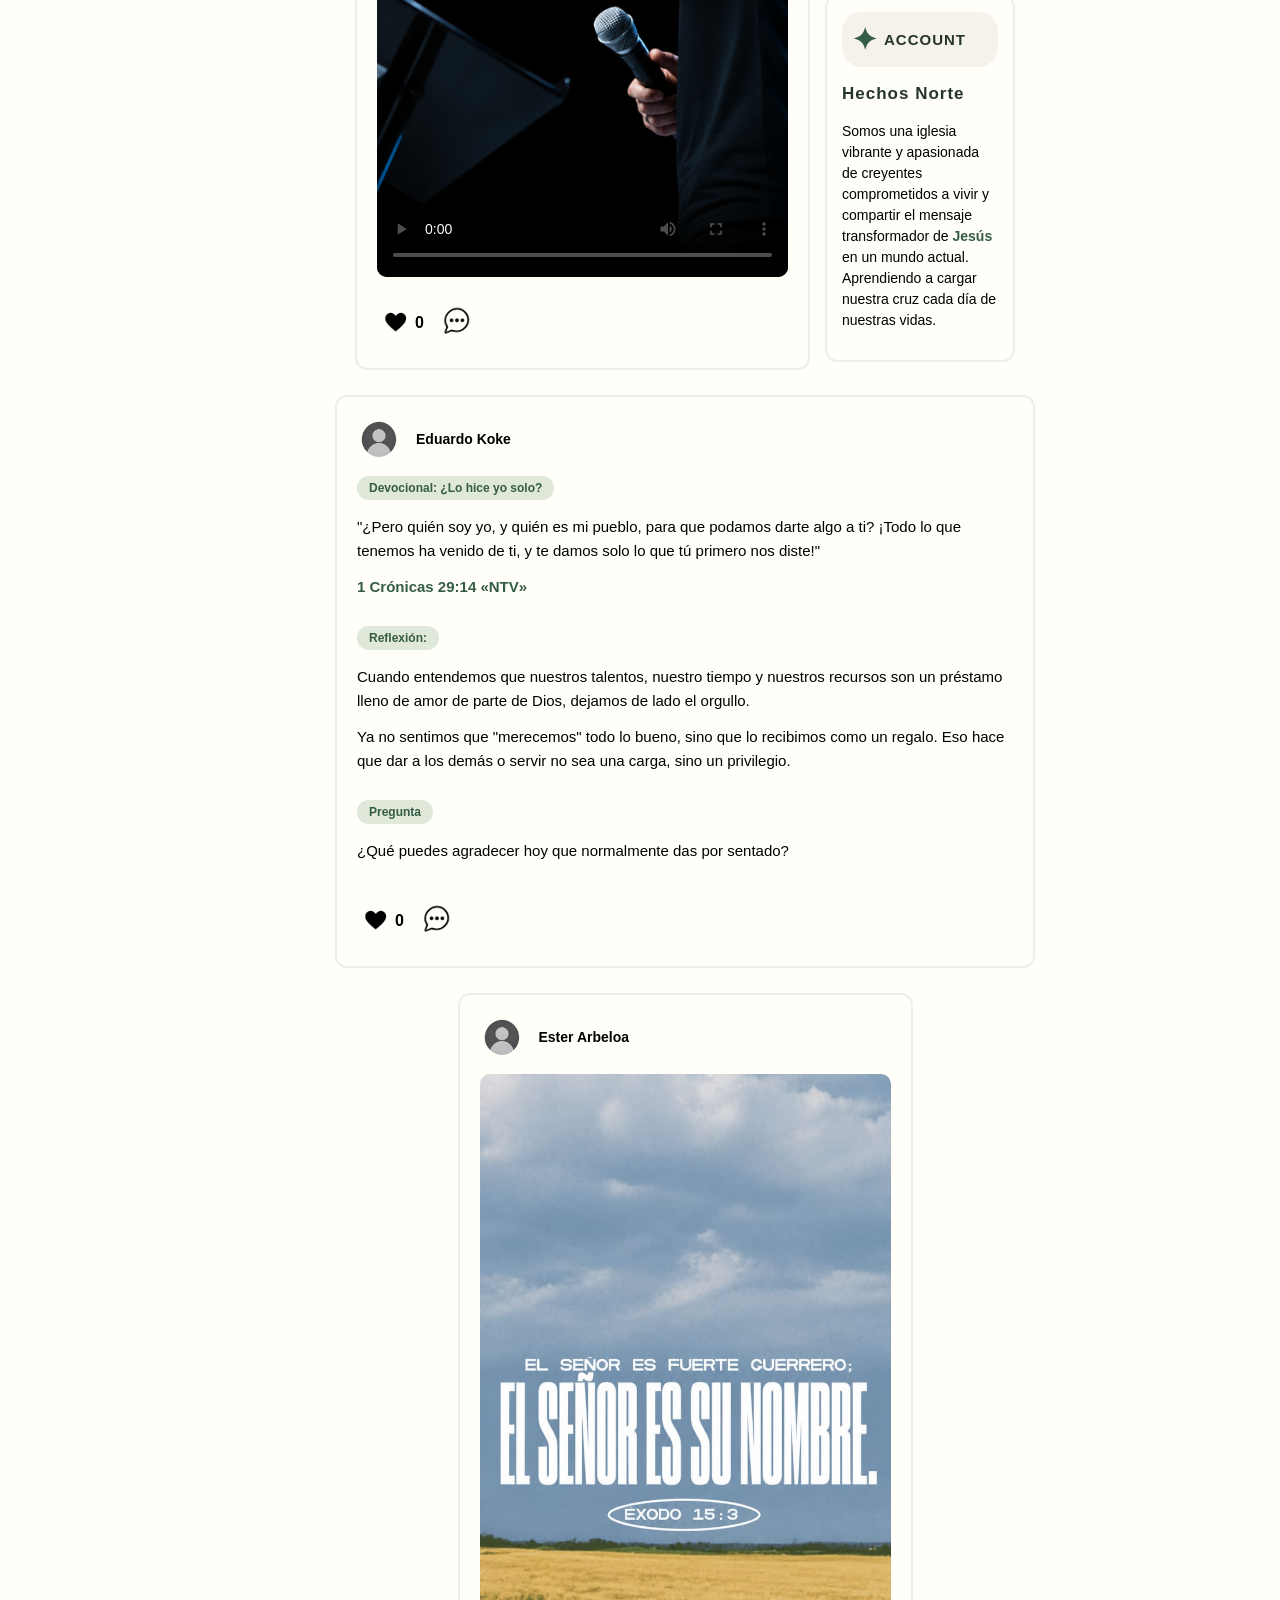
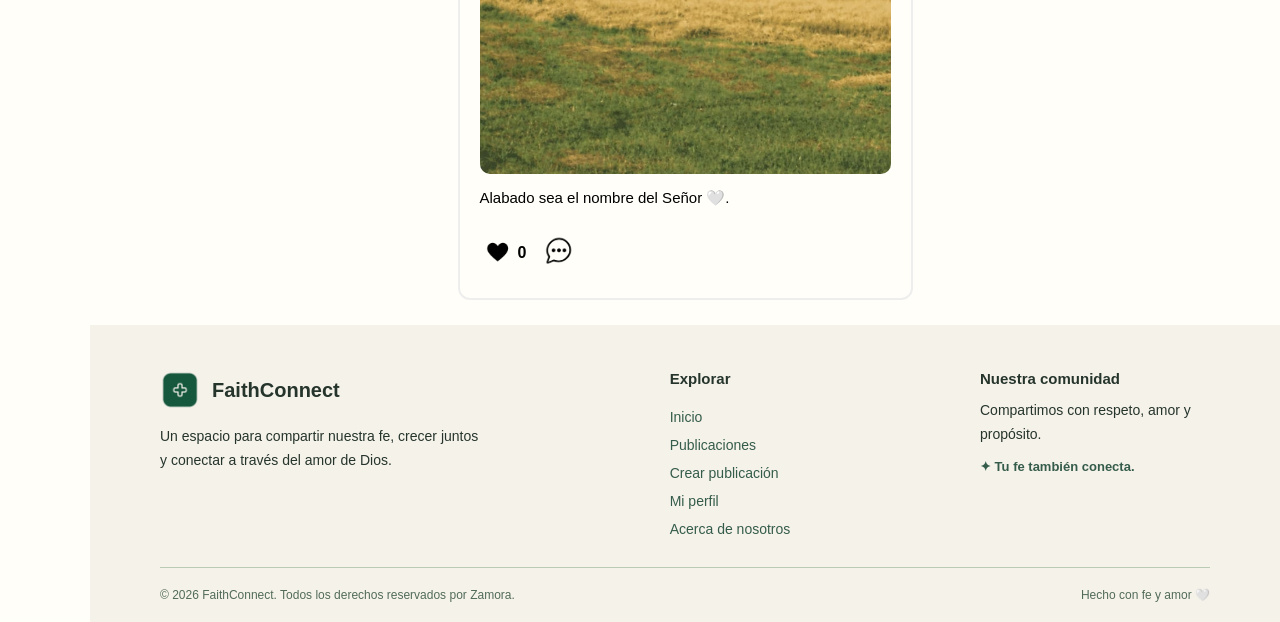
==== commit d12a2d95: "Arreglamos las histories del inicio, colocandole una transition. Además, de animaciones para botones" ====
--- a/index.html
+++ b/index.html
@@ -15,7 +15,7 @@
         <nav>
             <ul>
                 <li class="logo">
-                    <a href="#">
+                    <a href="páginas/videos.html">
                         <img src="activos/img/logo.png" alt="Logo">
                         <span>FaithConnect</span>
                     </a>
@@ -306,7 +306,8 @@
                             de creyentes comprometidos a vivir y
                             compartir el mensaje transformador de
                             <strong>Jesús</strong> en un mundo actual.
-                            Aprendiendo a cargar nuestra cruz.
+                            Aprendiendo a cargar nuestra cruz cada día
+                            de nuestras vidas.
                         </p>
 
                     </div>
@@ -329,7 +330,7 @@
                             alt="Pablo"
                         >
 
-                        <h4>Pablo_Lerman</h4>
+                        <h4>Eduardo Koke</h4>
                     </div>
 
                     <span class="etiqueta">
@@ -400,7 +401,7 @@
                             alt="Itiel"
                         >
 
-                        <h4>itielarroyoespa</h4>
+                        <h4>Ester Arbeloa</h4>
                     </div>
 
                     <img
--- a/activos/css/styles.css
+++ b/activos/css/styles.css
@@ -107,7 +107,7 @@
 
 .historias {
     width: 100%;
-    max-width: 700px;
+    max-width: 650px;
 }
 
 .historias ul {
@@ -136,7 +136,13 @@
     gap: 10px;
     text-decoration: none;
     color: black;
-}
+    transition: transform 0.3s ease-in-out;
+}
+
+.historias a:hover {
+    transform: scale(1.1);
+}
+
 
 .circulo {
     display: flex;
@@ -330,6 +336,11 @@
     background-color: #355C44;
     color: white;
     font-size: 17px;
+    transition: cubic-bezier(0.075, 0.82, 0.165, 1);
+}
+
+.publicar button:hover {
+   background-color: #26352C;
 }
 
 
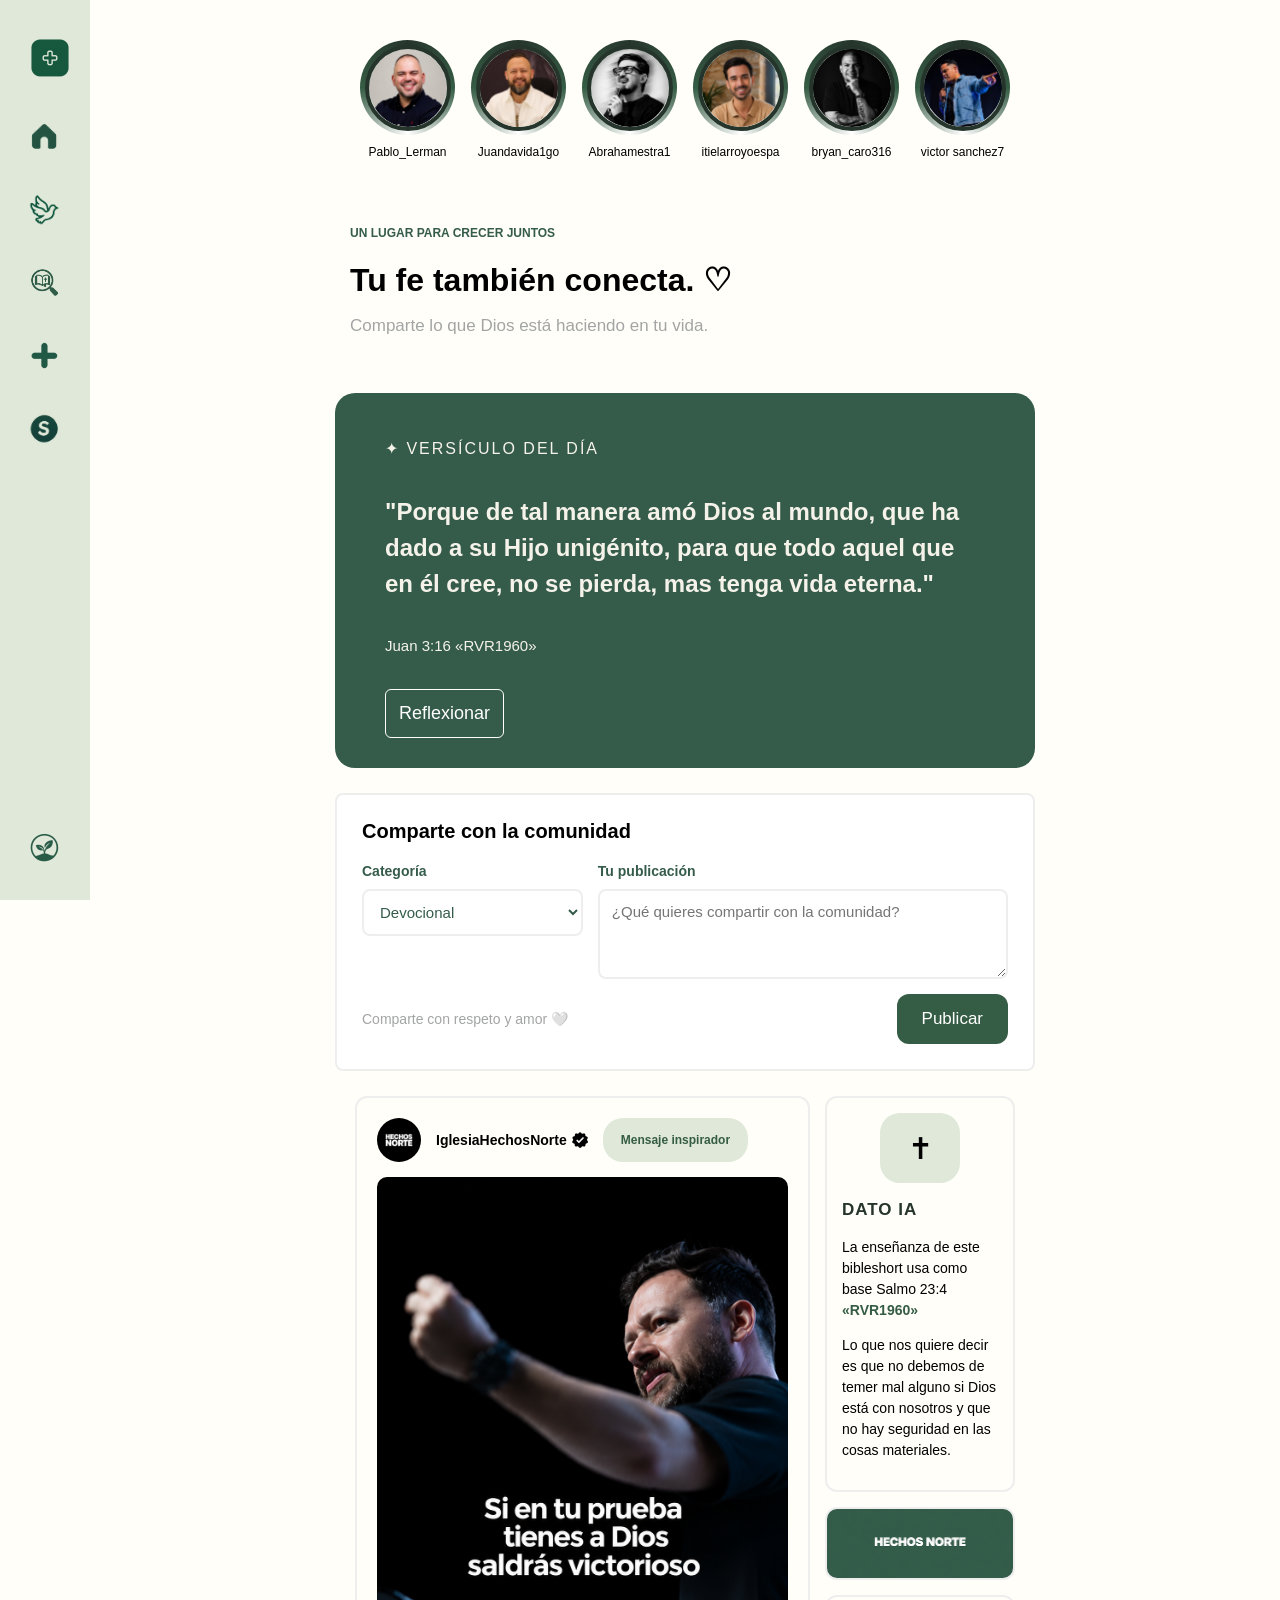
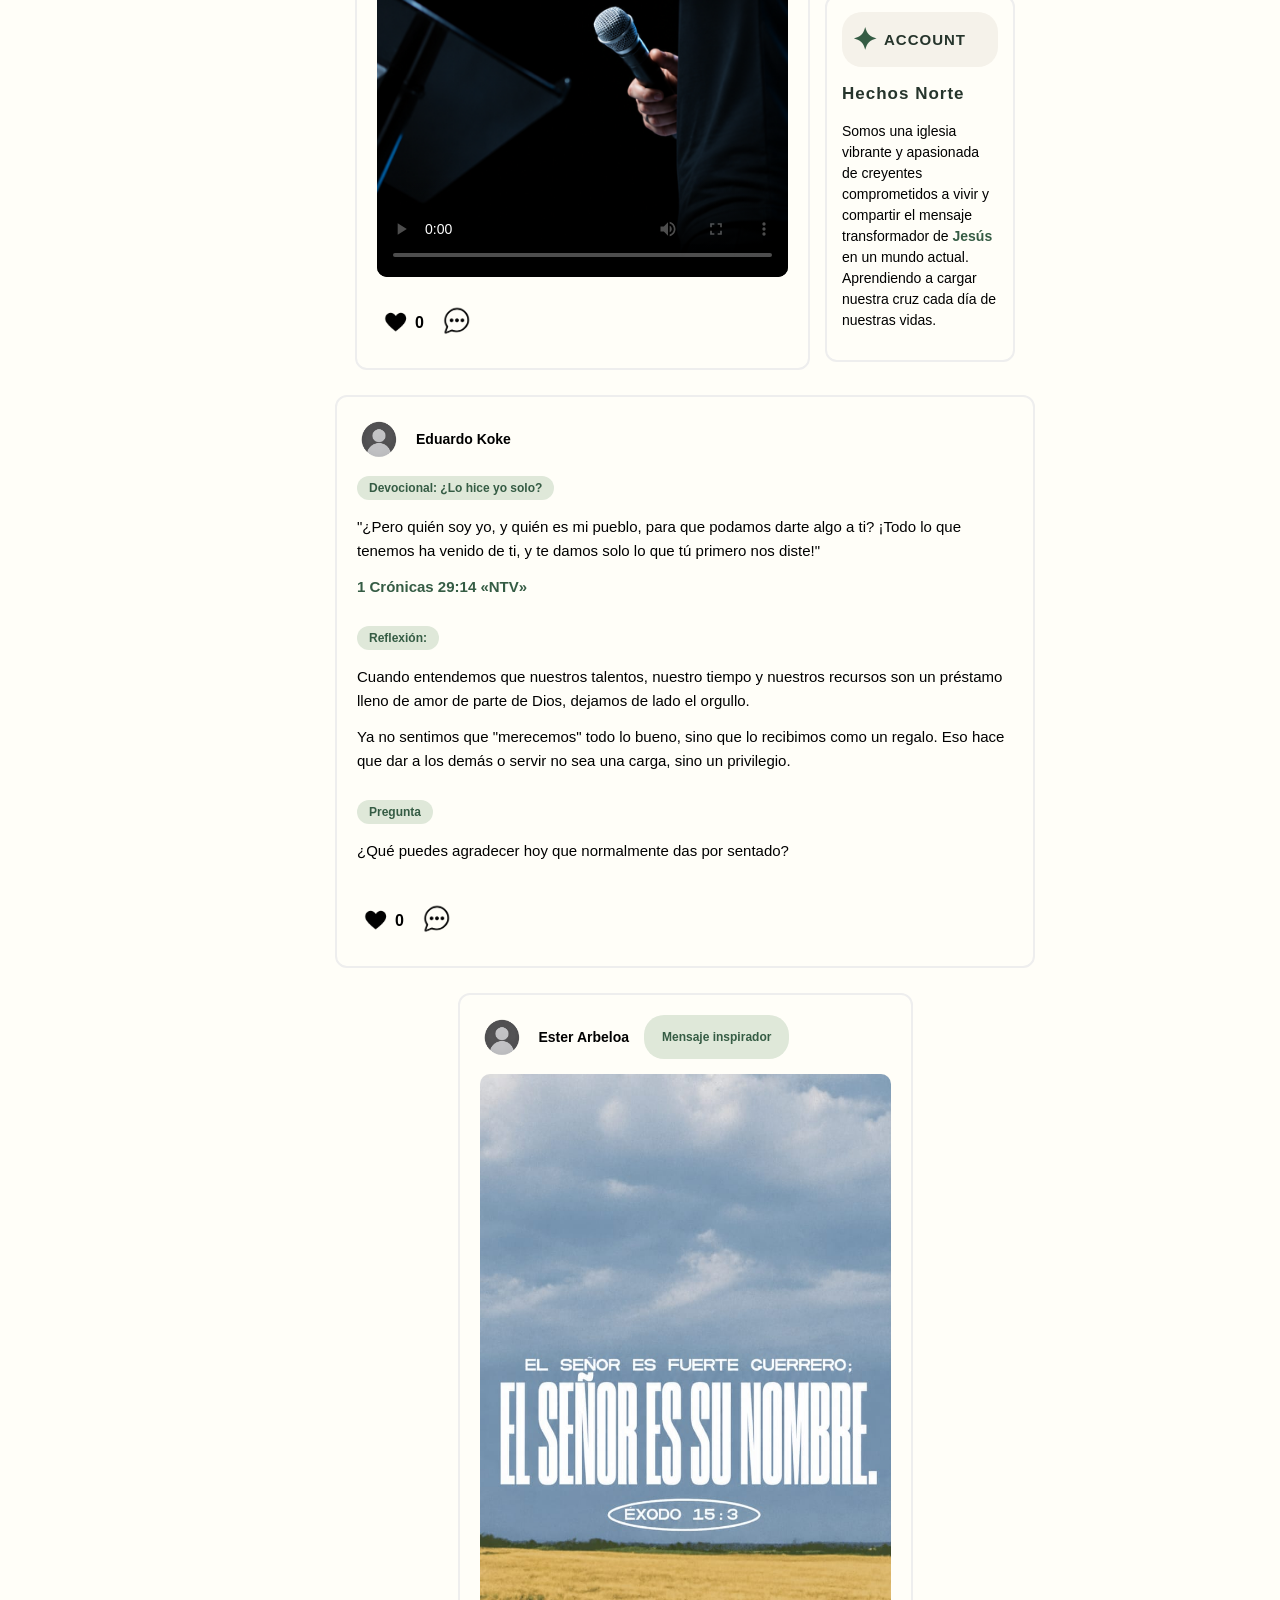
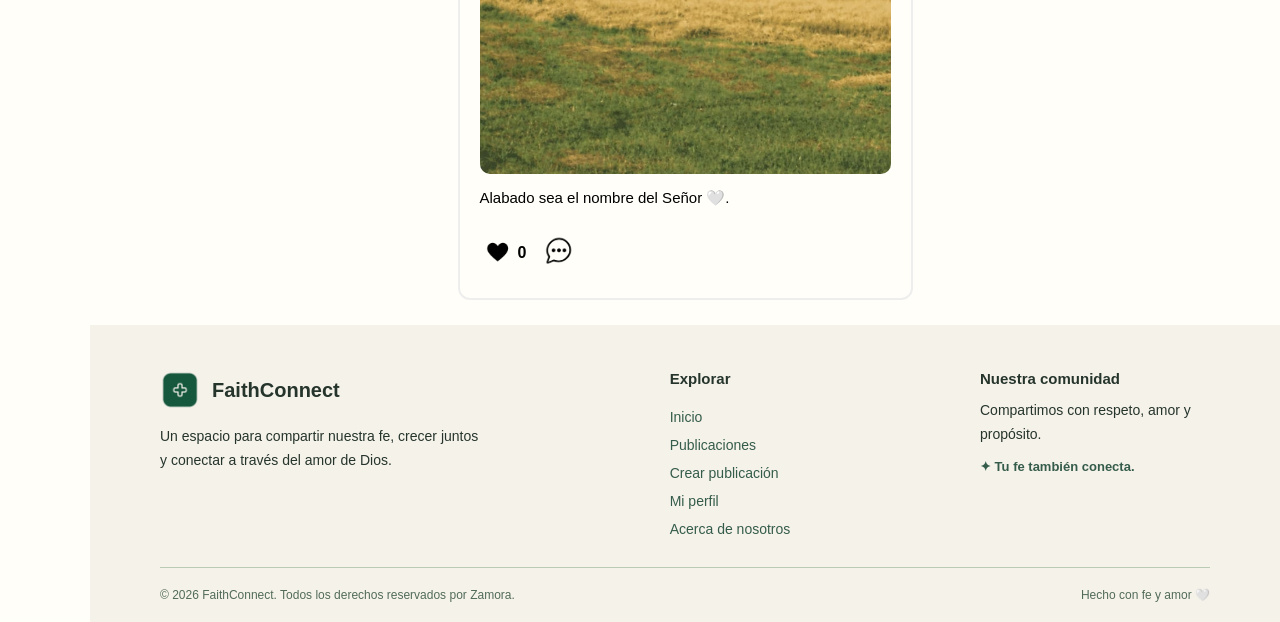
==== commit aba47a78: "Arreglamos la dirección de el menú lateral correctamente a la página 'versículo del día'. Colocamos " ====
--- a/index.html
+++ b/index.html
@@ -244,6 +244,11 @@
                                 alt="Verificado"
                             >
                         </h4>
+
+                        <span class="etiqueta-publicacion1y3">
+                            Mensaje inspirador
+                        </span>
+
                     </div>
 
                     <video class="video" controls poster="activos/img/short-img.png">
@@ -402,6 +407,10 @@
                         >
 
                         <h4>Ester Arbeloa</h4>
+
+                        <span class="etiqueta-publicacion1y3">
+                            Mensaje inspirador
+                        </span>
                     </div>
 
                     <img
--- a/activos/css/styles.css
+++ b/activos/css/styles.css
@@ -538,6 +538,16 @@
     font-weight: bold;
 }
 
+.etiqueta-publicacion1y3 {
+    align-self: flex-start;
+    padding: 15px 18px;
+    background-color: #DFE8D9;
+    color: #355C44;
+    border-radius: 20px;
+    font-size: 12px;
+    font-weight: bold;
+}
+
 .texto {
     font-size: 15px;
     line-height: 1.6;
@@ -687,4 +697,166 @@
     margin: 0;
     font-size: 12px;
     color: #526b59;
-}+}
+
+
+/* RESPONSIVE - TABLETS */
+
+@media (max-width: 900px) {
+
+    .contenido {
+        padding: 25px 18px;
+    }
+
+    .fila-post {
+        flex-wrap: wrap;
+    }
+
+    .info {
+        width: 100%;
+        max-width: 455px;
+        flex-shrink: 1;
+    }
+
+    .post {
+        max-width: 455px;
+    }
+
+    .video,
+    .imagen-post {
+        height: auto;
+        max-height: 650px;
+    }
+
+    .footer {
+        padding: 35px 25px 20px;
+    }
+
+    .footer-contenido {
+        flex-wrap: wrap;
+        gap: 30px;
+    }
+}
+
+
+/* RESPONSIVE - CELULARES */
+
+@media (max-width: 600px) {
+
+    .menu {
+        width: 65px;
+        padding: 18px 8px;
+    }
+
+    .menu:hover {
+        width: 65px;
+    }
+
+    .menu span {
+        opacity: 0;
+    }
+
+    .menu a {
+        gap: 10px;
+        padding: 8px;
+    }
+
+    .menu img {
+        width: 30px;
+        height: 30px;
+    }
+
+    .menu .logo img {
+        width: 36px;
+        height: 36px;
+    }
+
+    .contenido {
+        margin-left: 65px;
+        padding: 20px 12px;
+        gap: 22px;
+    }
+
+    .historias {
+        max-width: 100%;
+    }
+
+    .historias ul {
+        gap: 12px;
+    }
+
+    main h1 {
+        font-size: 25px;
+    }
+
+    .versiculo {
+        padding: 20px 15px;
+    }
+
+    .versiculo h2 {
+        font-size: 18px;
+        line-height: 1.5;
+    }
+
+    .comunidad {
+        width: 100%;
+        padding: 18px 12px;
+    }
+
+    .campos {
+        flex-direction: column;
+    }
+
+    .categoria,
+    .mensaje {
+        width: 100%;
+        min-width: 0;
+    }
+
+    .publicar {
+        flex-wrap: wrap;
+        gap: 12px;
+    }
+
+    .publicaciones,
+    .fila-post {
+        width: 100%;
+    }
+
+    .post {
+        max-width: 100%;
+        padding: 12px;
+    }
+
+    .video,
+    .imagen-post {
+        width: 100%;
+        height: auto;
+        max-height: 500px;
+    }
+
+    .info {
+        max-width: 100%;
+    }
+
+    .usuario h4 {
+        font-size: 12px;
+        overflow-wrap: anywhere;
+    }
+
+    .footer {
+        margin-left: 65px;
+        padding: 30px 18px 20px;
+    }
+
+    .footer-contenido {
+        flex-direction: column;
+        gap: 25px;
+    }
+
+    .footer-abajo {
+        flex-direction: column;
+        align-items: flex-start;
+        gap: 8px;
+    }
+}
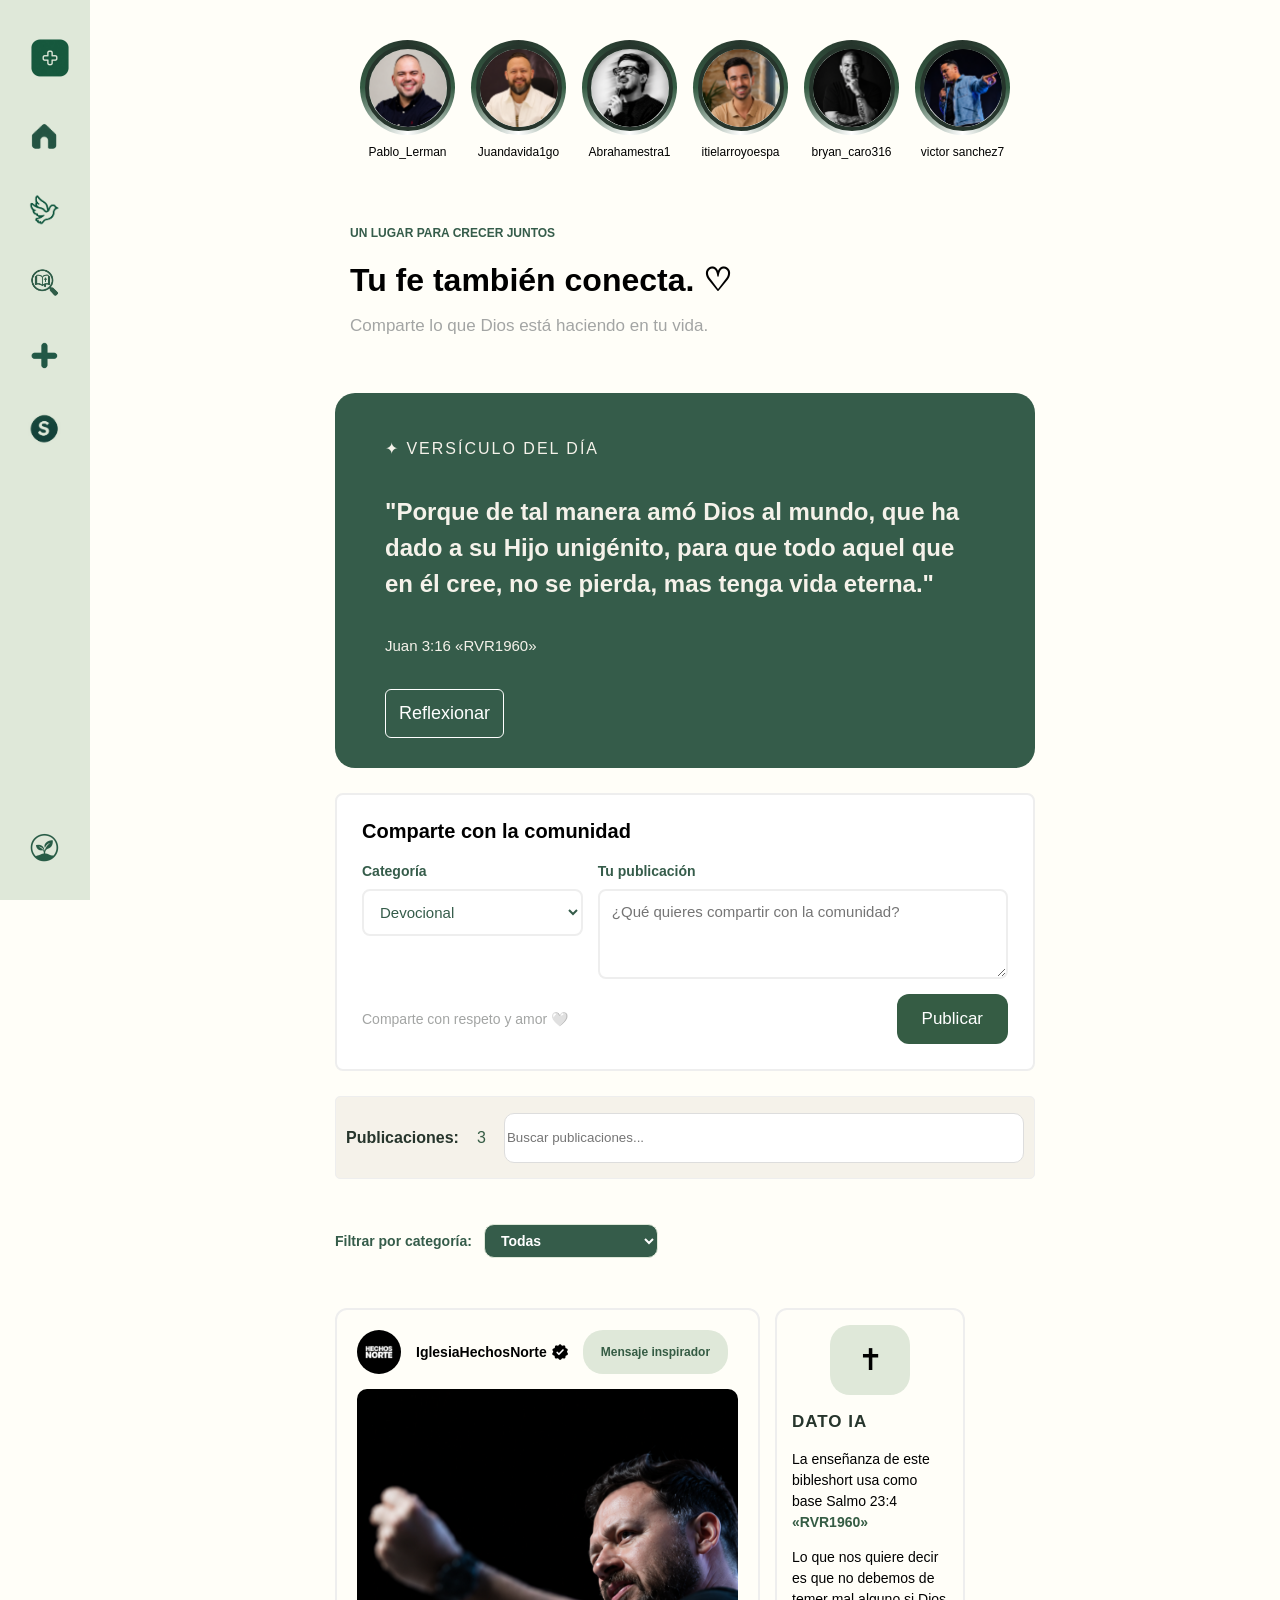
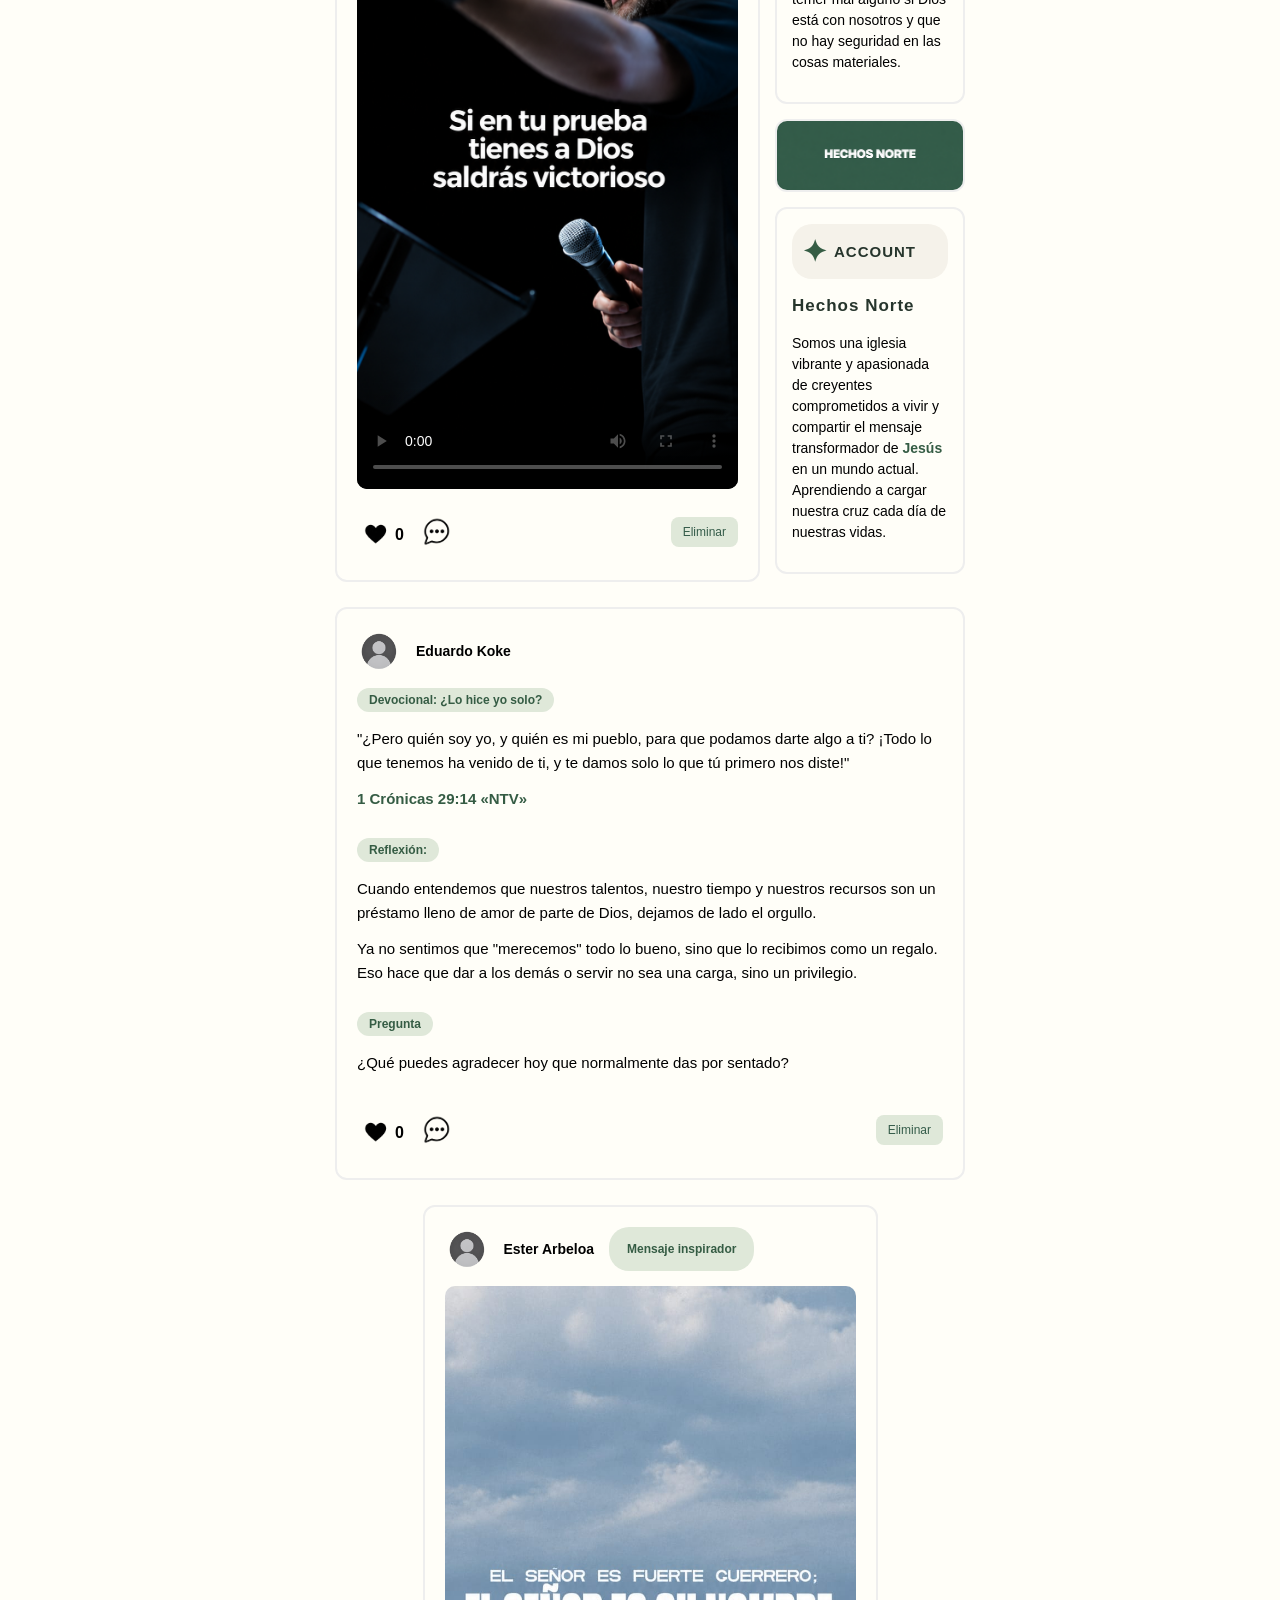
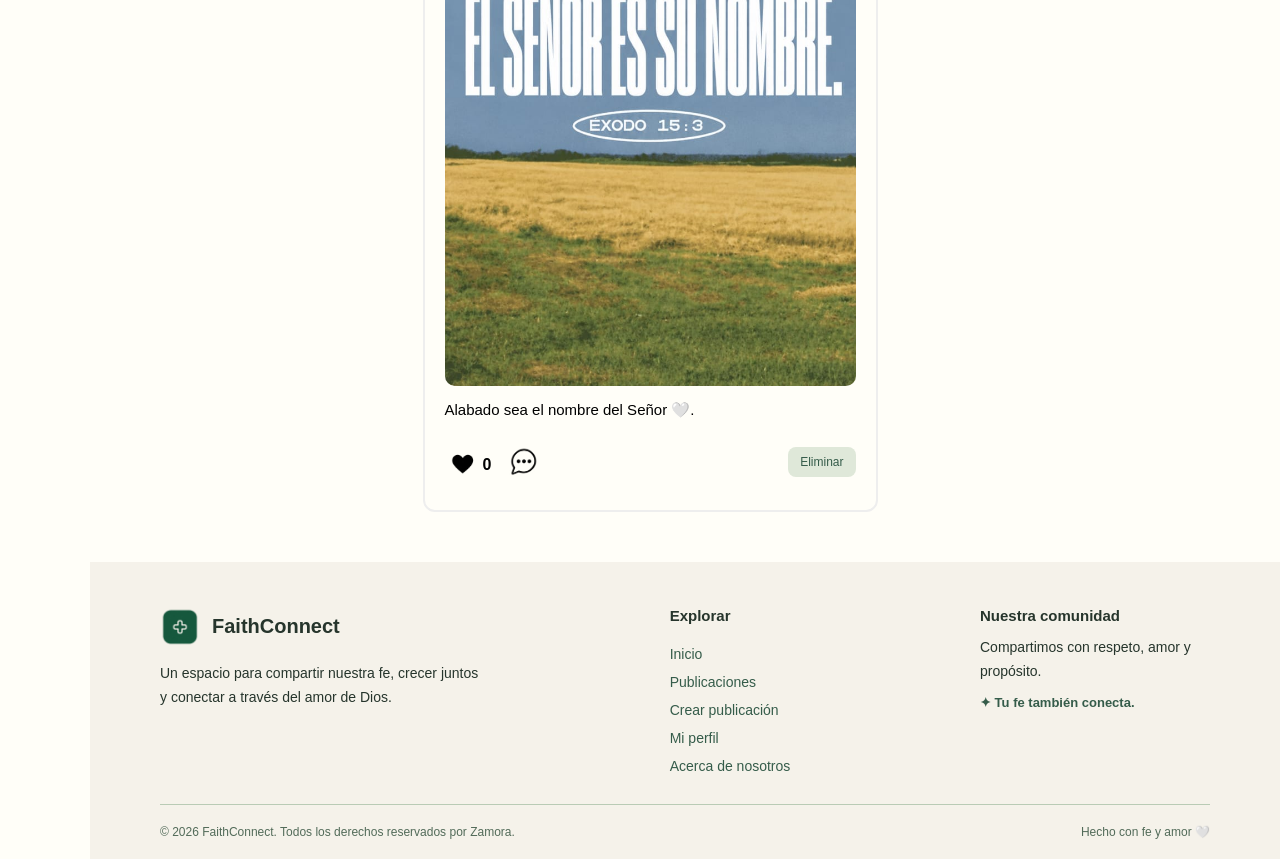
==== commit 9244014b: "Creamos el JavaScript de la página principal, incluye: Contador de corazones, filtro por categorías," ====
--- a/index.html
+++ b/index.html
@@ -182,7 +182,7 @@
 
             <h3>Comparte con la comunidad</h3>
 
-            <form>
+            <form id="form-publicacion">
 
                 <div class="campos">
 
@@ -190,10 +190,11 @@
                         <label for="categoria">Categoría</label>
 
                         <select name="categoria" id="categoria" required>
-                            <option value="devocional">Devocional</option>
-                            <option value="opinion">Opinión</option>
-                            <option value="duda">Duda</option>
-                            <option value="inspirador">Mensaje inspirador</option>
+                            <option value="Devocional">Devocional</option>
+                            <option value="Versiculo">Versículo</option>
+                            <option value="Opinion">Opinión</option>
+                            <option value="Duda">Duda</option>
+                            <option value="Mensaje inspirador">Mensaje inspirador</option>
                         </select>
                     </div>
 
@@ -223,11 +224,48 @@
 
         <section id="publicaciones" class="publicaciones">
 
+            <div class="herramientas-publicaciones">
+
+
+                <!--CONTADOR DE PUBLICACIONES: Funcionalidad adicional-->
+
+                <h4>Publicaciones:</h4>
+                <p id="contador-publicaciones"></p>
+
+
+                <!--BUSCADOR DE PUBLICACIONES: Funcionalidad adicional-->
+
+                <input
+                    type="search"
+                    id="buscar-publicaciones"
+                    placeholder="Buscar publicaciones..."
+                >
+
+            </div>
+
+
+            <!--FILTRO DE PUBLICACIONES-->
+
+            <div class="filtro-publicaciones">
+
+                <label for="filtro-categoria">Filtrar por categoría:</label>
+
+                <select id="filtro-categoria">
+                    <option value="todas">Todas</option>
+                    <option value="devocional">Devocional</option>
+                    <option value="versiculo">Versículo</option>
+                    <option value="opinion">Opinión</option>
+                    <option value="duda">Duda</option>
+                    <option value="inspirador">Mensaje inspirador</option>
+                </select>
+
+            </div>
+
             <!-- PUBLICACION 1 -->
 
             <div class="fila-post">
 
-                <article class="post">
+                <article class="post" data-categoria="inspirador">
 
                     <div class="usuario">
                         <img
@@ -326,7 +364,7 @@
 
             <div class="fila-post">
 
-                <article class="post post-texto">
+                <article class="post post-texto" data-categoria="devocional">
 
                     <div class="usuario">
                         <img
@@ -397,7 +435,7 @@
 
             <div class="fila-post">
 
-                <article class="post">
+                <article class="post" data-categoria="versiculo">
 
                     <div class="usuario">
                         <img
@@ -433,6 +471,8 @@
 
             </div>
 
+            <div id="nuevas-publicaciones"></div>
+
         </section>
 
     </div>
@@ -487,5 +527,7 @@
 
     </footer>
 
+<script src="activos/js/publicaciones.js"></script>
+
 </body>
 </html>
--- a/activos/css/styles.css
+++ b/activos/css/styles.css
@@ -359,7 +359,7 @@
     align-items: flex-start;
     justify-content: center;
     gap: 15px;
-    width: 100%;
+    width: 90%;
 }
 
 .post {
@@ -373,6 +373,35 @@
     border: 2px solid #eeeeee;
     border-radius: 12px;
     background-color: #fffef8;
+}
+
+
+/* FILTRO DE PUBLICACIONES */
+
+.filtro-publicaciones {
+    display: flex;
+    align-items: center;
+    flex-wrap: wrap;
+    gap: 12px;
+    margin-bottom: 25px;
+    color: #355C4A;
+    font-size: 14px;
+    font-weight: 600;
+}
+
+.filtro-publicaciones select {
+    padding: 7px 12px;
+    border: 1px solid #DFE8D9;
+    border-radius: 10px;
+    background-color: #355C4A;
+    color: white;
+    font: inherit;
+    cursor: pointer;
+    transition: cubic-bezier(0.075, 0.82, 0.165, 1);
+}
+
+.filtro-publicaciones select:hover {
+    background-color: #26352C;
 }
 
 
@@ -569,6 +598,98 @@
     margin: 0;
 }
 
+
+/* ORGANIZAR CONTADOR Y BUSCADOR */
+
+.herramientas-publicaciones {
+    display: flex;
+    align-items: center;
+    justify-content: space-between;
+    gap: 12px;
+    flex-wrap: wrap;
+    margin-bottom: 20px;
+    border: solid #eeeeee 1px;
+    border-radius: 5px;
+    background-color: #F5F2EA;
+    padding: 10px;
+}
+
+.herramientas-publicaciones h4 {
+    color: #26352C;
+}
+
+.herramientas-publicaciones p {
+    font-family: Arial, Helvetica, sans-serif;
+    color: #355C44;
+}
+
+.herramientas-publicaciones  input {
+    width: 100%;
+    max-width: 520px;
+    height: 50px;
+    border-radius: 10px;
+    border: solid #ddd 1px;
+}
+
+
+/* FOTO DE PERFIL EN PUBLICACIONES NUEVAS */
+
+#nuevas-publicaciones .usuario {
+    display: flex;
+    align-items: center;
+    gap: 12px;
+}
+
+#nuevas-publicaciones .foto-perfil {
+    width: 45px;
+    height: 45px;
+    border-radius: 50%;
+    object-fit: cover;
+}
+
+#nuevas-publicaciones .acciones strong {
+    padding-left: -17px;
+}
+
+/* BOTÓN ELIMINAR PUBLICACIÓN */
+
+#nuevas-publicaciones .boton-eliminar {
+    margin-left: auto;
+    padding: 8px 12px;
+    border: none;
+    border-radius: 8px;
+    background-color: #DFE8D9;
+    color: #355C4A;
+    font: inherit;
+    font-size: 12px;
+    cursor: pointer;
+}
+
+#nuevas-publicaciones .boton-eliminar:hover {
+    background-color: #355C4A;
+    color: white;
+}
+
+
+/* BOTÓN ELIMINAR EN PUBLICACIONES ORIGINALES */
+
+.publicaciones .boton-eliminar {
+    margin-left: auto;
+    padding: 8px 12px;
+    border: none;
+    border-radius: 8px;
+    background-color: #DFE8D9;
+    color: #355C4A;
+    font: inherit;
+    font-size: 12px;
+    cursor: pointer;
+}
+
+.publicaciones .boton-eliminar:hover {
+    background-color: #355C4A;
+    color: white;
+}
+
 /* FOOTER */
 
 .footer {
@@ -844,6 +965,15 @@
         overflow-wrap: anywhere;
     }
 
+    .filtro-publicaciones {
+        flex-direction: column;
+        align-items: flex-start;
+    }
+
+    .filtro-publicaciones select {
+        width: 100%;
+    }
+
     .footer {
         margin-left: 65px;
         padding: 30px 18px 20px;
